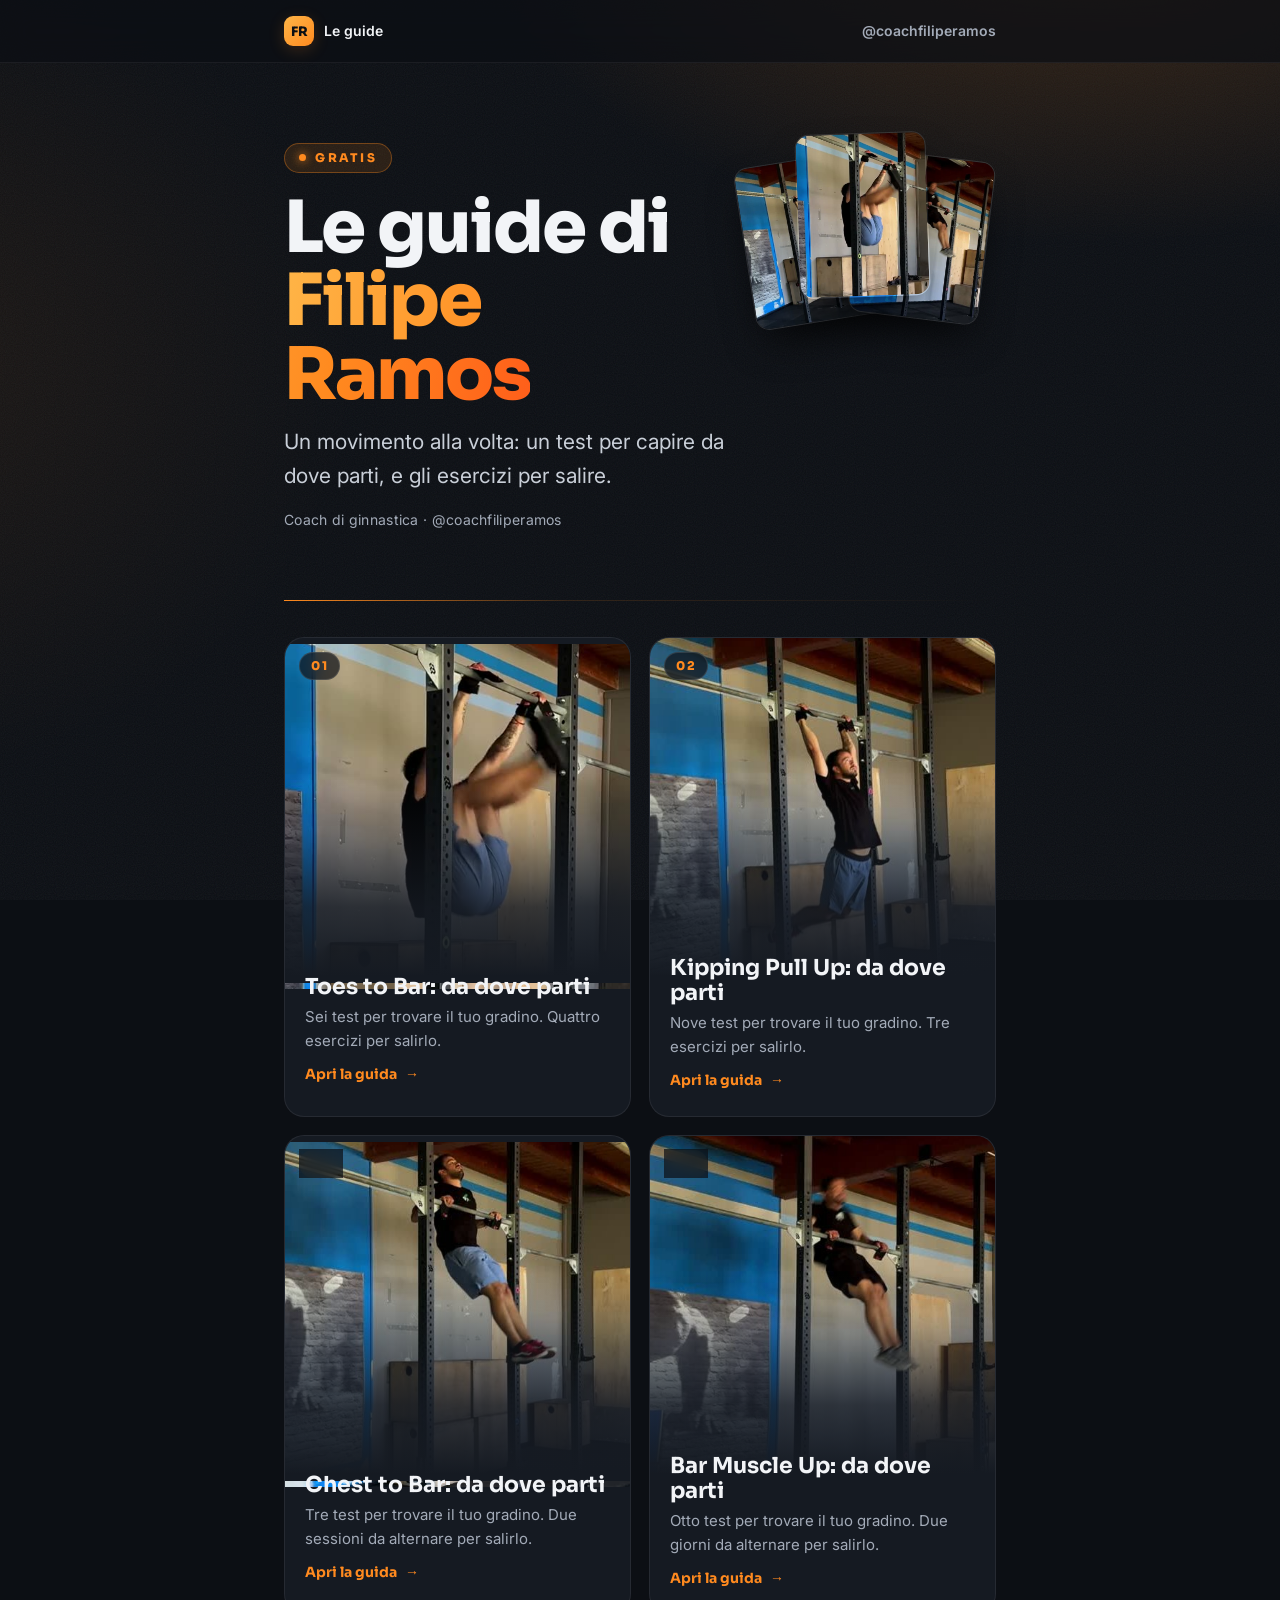
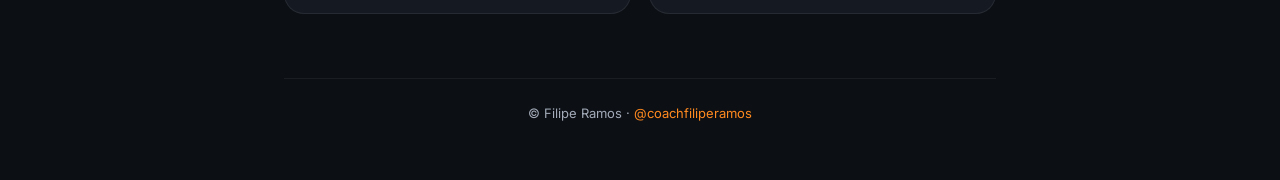
==== index.html @ 095f2ac2 "Guide: visual novo (barra, foto no topo, cartões) Só o ecrã muda; o CSS novo está todo em @media scr" ====
<!doctype html>
<html lang="it">
<head>
<meta charset="utf-8">
<meta name="viewport" content="width=device-width, initial-scale=1">
<title>Le guide di Filipe Ramos</title>
<meta name="description" content="Guide gratuite di ginnastica alla sbarra di Filipe Ramos: test per trovare il tuo punto di partenza ed esercizi per salire.">
<link rel="preconnect" href="https://fonts.googleapis.com">
<link rel="preconnect" href="https://fonts.gstatic.com" crossorigin>
<link href="https://fonts.googleapis.com/css2?family=Sora:wght@700;800&family=Inter:wght@400;600;700&display=swap" rel="stylesheet">
<link rel="stylesheet" href="stile.css">
</head>
<body>
<main class="guida">
<nav class="barra solo-web"><a class="marchio" href="./"><b>FR</b> Le guide</a><a class="ig" href="https://www.instagram.com/coachfiliperamos/">@coachfiliperamos</a></nav>
<header class="testa">
  <div class="ventaglio solo-web"><img src="kipping-pull-up/img/kipping-pull-ups.jpg" alt=""><img src="toes-to-bar/img/kipping-toes-to-bar.jpg" alt=""><img src="kipping-bar-muscle-up/img/kipping-bar-muscle-ups.jpg" alt=""></div>
  <p class="etichetta">Gratis</p>
  <h1>Le guide di<br><span>Filipe Ramos</span></h1>
  <p class="sotto">Un movimento alla volta: un test per capire da dove parti, e gli esercizi per salire.</p>
  <p class="autore">Coach di ginnastica · @coachfiliperamos</p>
</header>

<div class="elenco">
  <a class="carta" href="toes-to-bar/">
    <span class="numero solo-web">01</span>
    <img src="toes-to-bar/img/kipping-toes-to-bar.jpg" alt="Kipping Toes to Bar">
    <div><h3>Toes to Bar: da dove parti</h3><p>Sei test per trovare il tuo gradino. Quattro esercizi per salirlo.</p><span class="vai solo-web">Apri la guida</span></div>
  </a>
  <a class="carta" href="kipping-pull-up/">
    <span class="numero solo-web">02</span>
    <img src="kipping-pull-up/img/kipping-pull-ups.jpg" alt="Kipping Pull Up">
    <div><h3>Kipping Pull Up: da dove parti</h3><p>Nove test per trovare il tuo gradino. Tre esercizi per salirlo.</p><span class="vai solo-web">Apri la guida</span></div>
  </a>
  <a class="carta" href="kipping-chest-to-bar/">
    <span class="numero solo-web">03</span>
    <img src="kipping-chest-to-bar/img/kipping-chest-to-bar.jpg" alt="Kipping Chest to Bar">
    <div><h3>Chest to Bar: da dove parti</h3><p>Tre test per trovare il tuo gradino. Due sessioni da alternare per salirlo.</p><span class="vai solo-web">Apri la guida</span></div>
  </a>
  <a class="carta" href="kipping-bar-muscle-up/">
    <span class="numero solo-web">04</span>
    <img src="kipping-bar-muscle-up/img/kipping-bar-muscle-ups.jpg" alt="Kipping Bar Muscle Up">
    <div><h3>Bar Muscle Up: da dove parti</h3><p>Otto test per trovare il tuo gradino. Due giorni da alternare per salirlo.</p><span class="vai solo-web">Apri la guida</span></div>
  </a>
</div>

<footer>© Filipe Ramos · <a href="https://www.instagram.com/coachfiliperamos/">@coachfiliperamos</a></footer>
</main>
</body>
</html>
---- stile.css ----
:root {
  --fundo: #0c0f14;
  --carta: #151a22;
  --linha: #262d38;
  --testo: #f2f4f7;
  --tenue: #a3abb8;
  --arancio: #FF8A1F;
}
* { box-sizing: border-box; }
html { -webkit-text-size-adjust: 100%; }
body { margin: 0; background: var(--fundo); color: var(--testo); font: 400 17px/1.6 'Inter', system-ui, sans-serif; }
.guida { max-width: 720px; margin: 0 auto; padding: 32px 16px 48px; }
h1, h2, h3 { font-family: 'Sora', 'Inter', sans-serif; line-height: 1.15; margin: 0; }
h1 { font-weight: 800; font-size: clamp(36px, 9vw, 56px); letter-spacing: -1px; }
h2 { font-weight: 800; font-size: 26px; margin: 48px 0 12px; color: var(--arancio); }
h3 { font-weight: 700; font-size: 18px; }
p { margin: 0 0 14px; }
a { color: var(--arancio); }
b { font-weight: 700; }

.testa { padding: 8px 0 24px; border-bottom: 1px solid var(--linha); }
.etichetta { display: inline-block; background: var(--arancio); color: var(--fundo); font: 800 13px/1 'Sora', sans-serif;
  letter-spacing: 2px; text-transform: uppercase; padding: 7px 10px; border-radius: 6px; margin-bottom: 18px; }
.sotto { font-size: 20px; color: var(--tenue); margin-top: 14px; }
.autore { font-size: 14px; color: var(--tenue); }
.bottone { display: inline-block; margin-top: 10px; background: var(--arancio); color: var(--fundo); text-decoration: none;
  font: 800 16px/1 'Sora', sans-serif; padding: 16px 22px; border-radius: 12px; }
.apertura { font-size: 20px; font-weight: 600; margin-top: 28px; }

.scala { list-style: none; padding: 0; margin: 20px 0 0; display: grid; gap: 12px; }
.scala li { display: grid; grid-template-columns: 110px 1fr; gap: 14px; align-items: center; background: var(--carta);
  border: 1px solid var(--linha); border-radius: 14px; overflow: hidden; break-inside: avoid; }
.scala img { width: 110px; height: 138px; object-fit: cover; display: block; }
.scala li div { padding: 10px 14px 10px 0; }
.scala p { margin: 6px 0 0; font-size: 15px; color: var(--tenue); }
.scala p b { color: var(--testo); }
.n { display: inline-flex; width: 30px; height: 30px; border-radius: 15px; background: var(--arancio); color: var(--fundo);
  font: 800 15px/30px 'Sora', sans-serif; justify-content: center; margin-bottom: 6px; }
.nota { margin-top: 16px; color: var(--tenue); }

.fasi { display: grid; gap: 14px; margin-top: 18px; }
.fase { background: var(--carta); border: 1px solid var(--linha); border-radius: 14px; padding: 16px; break-inside: avoid; }
.fase h3 span { display: block; color: var(--arancio); font-size: 13px; letter-spacing: 2px; text-transform: uppercase; margin-bottom: 4px; }
.foto-fase { display: none; }
table { width: 100%; border-collapse: collapse; margin-top: 12px; font-size: 15px; }
th { text-align: left; color: var(--tenue); font-weight: 600; font-size: 12px; text-transform: uppercase; letter-spacing: 1px;
  padding: 0 0 6px; border-bottom: 1px solid var(--linha); }
td { padding: 9px 0; border-bottom: 1px solid var(--linha); vertical-align: top; }
td:nth-child(2), td:nth-child(3), th:nth-child(2), th:nth-child(3) { width: 74px; text-align: right; white-space: nowrap; padding-left: 10px; }
td:nth-child(3), th:nth-child(3) { width: 92px; }
tr:last-child td { border-bottom: 0; }
td small { color: var(--tenue); font-size: 0.85em; }

.chiusura { margin-top: 8px; }
footer { margin-top: 48px; padding-top: 16px; border-top: 1px solid var(--linha); color: var(--tenue); font-size: 13px; }

/* indice */
.elenco { display: grid; gap: 14px; margin-top: 24px; }
.carta { display: grid; grid-template-columns: 96px 1fr; gap: 14px; align-items: center; background: var(--carta); border: 1px solid var(--linha);
  border-radius: 14px; overflow: hidden; color: var(--testo); text-decoration: none; }
.carta img { width: 96px; height: 120px; object-fit: cover; display: block; }
.carta div { padding: 12px 14px 12px 0; }
.carta p { margin: 6px 0 0; color: var(--tenue); font-size: 15px; }

/* schermo: solo il sito; il PDF usa le regole di sopra e quelle di stampa */
@media screen {
  :root { --arancio-2: #FFB547; --vetro: rgba(255,255,255,0.035); --bagliore: rgba(255,138,31,0.18); }
  html { scroll-behavior: smooth; }
  body {
    background:
      radial-gradient(900px 520px at 85% -120px, rgba(255,138,31,0.22), transparent 70%),
      radial-gradient(700px 600px at -10% 40%, rgba(255,138,31,0.07), transparent 70%),
      var(--fundo);
    background-attachment: fixed;
  }
  html, body { overflow-x: clip; }
  body::before { content: ""; position: fixed; inset: 0; pointer-events: none; z-index: 0; opacity: .06;
    background-image: url("data:image/svg+xml,%3Csvg xmlns='http://www.w3.org/2000/svg' width='160' height='160'%3E%3Cfilter id='g'%3E%3CfeTurbulence type='fractalNoise' baseFrequency='.9' numOctaves='2' stitchTiles='stitch'/%3E%3C/filter%3E%3Crect width='100%25' height='100%25' filter='url(%23g)'/%3E%3C/svg%3E"); }
  ::selection { background: var(--arancio); color: var(--fundo); }
  .guida { position: relative; z-index: 1; max-width: 760px; padding-top: 0; }

  /* barra in alto */
  .barra { position: sticky; top: 0; z-index: 5; display: flex; justify-content: space-between; align-items: center;
    margin: 0 calc(50% - 50vw); padding: 14px calc(50vw - 50%); background: rgba(12,15,20,0.72); backdrop-filter: blur(14px);
    -webkit-backdrop-filter: blur(14px); border-bottom: 1px solid rgba(255,255,255,0.06); }
  .barra a { color: var(--testo); text-decoration: none; font: 600 14px/1 'Inter', sans-serif; }
  .marchio { display: inline-flex; align-items: center; gap: 10px; }
  .marchio b { display: inline-grid; place-items: center; width: 30px; height: 30px; border-radius: 9px; font: 800 13px/1 'Sora', sans-serif;
    color: var(--fundo); background: linear-gradient(135deg, var(--arancio-2), var(--arancio)); box-shadow: 0 4px 16px var(--bagliore); }
  .barra .ig { color: var(--tenue); transition: color .2s; }
  .barra .ig:hover { color: var(--arancio); }

  /* testata con foto */
  .testa { position: relative; padding: 56px 0 40px; border-bottom: 0; isolation: isolate; }
  .testa::after { content: ""; position: absolute; left: 0; right: 0; bottom: 0; height: 1px;
    background: linear-gradient(90deg, var(--arancio), rgba(255,138,31,0.15) 40%, transparent); }
  .testa > :not(.testa-foto):not(.ventaglio) { position: relative; z-index: 1; }
  .testa-foto { position: absolute; z-index: 0; top: 24px; right: -16px; width: 62%; max-width: 340px; aspect-ratio: 4 / 5;
    object-fit: cover; opacity: .7; filter: saturate(1.1) contrast(1.05);
    -webkit-mask-image: linear-gradient(to left, #000 35%, transparent), linear-gradient(to top, transparent, #000 40%);
    -webkit-mask-composite: source-in; mask-image: linear-gradient(to left, #000 35%, transparent), linear-gradient(to top, transparent, #000 40%);
    mask-composite: intersect; }
  h1 { font-size: clamp(42px, 11vw, 72px); letter-spacing: -2px; line-height: 1.02; text-wrap: balance; }
  h1 span { background: linear-gradient(100deg, var(--arancio-2), var(--arancio) 55%, #ff5e1a);
    -webkit-background-clip: text; background-clip: text; color: transparent; }
  .etichetta { background: rgba(255,138,31,0.12); color: var(--arancio); border: 1px solid rgba(255,138,31,0.35);
    border-radius: 999px; padding: 8px 14px; font-size: 12px; letter-spacing: 2.5px; }
  .etichetta::before { content: ""; display: inline-block; width: 7px; height: 7px; border-radius: 50%; background: var(--arancio);
    margin-right: 9px; vertical-align: 1px; box-shadow: 0 0 10px var(--arancio); animation: battito 2s ease-in-out infinite; }
  .sotto { font-size: clamp(18px, 4.6vw, 21px); color: #c9cfd8; max-width: 30ch; }
  .autore { margin-top: 16px; letter-spacing: .3px; }

  .bottone { position: relative; display: inline-flex; align-items: center; gap: 10px; margin-top: 22px; padding: 17px 24px;
    background: linear-gradient(135deg, var(--arancio-2), var(--arancio) 60%); border-radius: 14px;
    box-shadow: 0 10px 30px -8px rgba(255,138,31,0.6), inset 0 1px 0 rgba(255,255,255,0.35);
    transition: transform .2s ease, box-shadow .2s ease; }
  .bottone::after { content: "→"; font-size: 18px; transition: transform .2s ease; }
  .bottone[download]::after { content: "↓"; }
  .bottone:hover { transform: translateY(-2px); box-shadow: 0 16px 40px -8px rgba(255,138,31,0.75), inset 0 1px 0 rgba(255,255,255,0.35); }
  .bottone:hover::after { transform: translateX(3px); }
  .bottone[download]:hover::after { transform: translateY(2px); }

  /* testo */
  .apertura { font-size: clamp(20px, 5vw, 24px); line-height: 1.45; margin-top: 40px; padding-left: 20px;
    border-left: 3px solid var(--arancio); color: var(--testo); }
  section > p:not(.apertura):not(.nota) { color: #c9cfd8; }
  h2 { position: relative; margin-top: 72px; padding-top: 22px; font-size: clamp(26px, 6.4vw, 34px); letter-spacing: -.5px;
    color: var(--testo); }
  h2::before { content: ""; position: absolute; top: 0; left: 0; width: 44px; height: 4px; border-radius: 4px;
    background: linear-gradient(90deg, var(--arancio-2), var(--arancio)); box-shadow: 0 0 16px var(--bagliore); }

  /* la scala dei test */
  .scala { position: relative; gap: 14px; margin-top: 28px; }
  .scala li { position: relative; grid-template-columns: 100px 1fr; gap: 16px;
    background: linear-gradient(135deg, rgba(255,255,255,0.05), rgba(255,255,255,0.015)), var(--carta);
    border: 1px solid rgba(255,255,255,0.07); border-radius: 18px;
    transition: transform .25s ease, border-color .25s ease, box-shadow .25s ease; }
  .scala li:hover { transform: translateY(-3px); border-color: rgba(255,138,31,0.45); box-shadow: 0 18px 40px -18px rgba(255,138,31,0.45); }
  .scala img { width: 100px; height: 100%; min-height: 130px; transition: transform .5s ease; }
  .scala li:hover img { transform: scale(1.06); }
  .scala li div { padding: 14px 16px 14px 0; }
  .scala h3 { font-size: 18px; }
  .n { width: auto; height: auto; padding: 0; background: none; border-radius: 0; font: 800 13px/1 'Sora', sans-serif;
    letter-spacing: 2px; color: var(--arancio); margin-bottom: 8px; }
  .n::before { content: "TEST\00a0"; }
  .nota { margin-top: 22px; padding: 16px 18px; border-radius: 14px; background: rgba(255,138,31,0.08);
    border: 1px dashed rgba(255,138,31,0.4); color: var(--testo); }

  /* fasi */
  .fasi { gap: 16px; margin-top: 26px; }
  .fase { position: relative; overflow: hidden; padding: 20px; border-radius: 18px; border: 1px solid rgba(255,255,255,0.07);
    background: linear-gradient(160deg, rgba(255,138,31,0.07), transparent 45%), var(--carta);
    transition: border-color .25s ease, transform .25s ease; }
  .fase::before { content: ""; position: absolute; inset: 0 0 auto; height: 3px; background: linear-gradient(90deg, var(--arancio), transparent); }
  .fase:hover { border-color: rgba(255,138,31,0.35); transform: translateY(-2px); }
  .fase h3 { font-size: 19px; }
  .fase h3 span { display: table; margin-bottom: 10px; padding: 5px 10px; border-radius: 999px;
    background: rgba(255,138,31,0.12); font-size: 11px; }
  table { margin-top: 16px; }
  td { border-bottom-color: rgba(255,255,255,0.06); }
  td:nth-child(2) { font-family: 'Sora', sans-serif; font-weight: 700; color: var(--testo); }
  td:nth-child(3) { color: var(--tenue); }
  tr:not(:first-child):hover td { color: var(--arancio); }

  /* chiusura */
  .chiusura { position: relative; margin-top: 72px; padding: 8px 24px 28px; border-radius: 24px; overflow: hidden;
    background: radial-gradient(500px 260px at 100% 0, rgba(255,138,31,0.22), transparent 70%), var(--carta);
    border: 1px solid rgba(255,138,31,0.3); }
  .chiusura h2 { margin-top: 28px; }

  footer { margin-top: 64px; padding: 24px 0 8px; text-align: center; border-top: 1px solid rgba(255,255,255,0.06); }
  footer a { text-decoration: none; }

  /* indice */
  .ventaglio { position: absolute; z-index: 0; top: 40px; right: -8px; width: 52%; max-width: 330px; height: 260px; opacity: .55;
    -webkit-mask-image: linear-gradient(to left, #000 40%, transparent); mask-image: linear-gradient(to left, #000 40%, transparent); }
  .ventaglio img { position: absolute; top: 0; width: 46%; aspect-ratio: 4 / 5; object-fit: cover; border-radius: 14px;
    border: 1px solid rgba(255,255,255,0.12); box-shadow: 0 20px 40px -12px rgba(0,0,0,0.8); }
  .ventaglio img:nth-child(1) { right: 44%; transform: rotate(-9deg) translateY(26px); }
  .ventaglio img:nth-child(2) { right: 24%; transform: rotate(-2deg); z-index: 1; }
  .ventaglio img:nth-child(3) { right: 2%; transform: rotate(7deg) translateY(22px); }

  .elenco { grid-template-columns: 1fr; gap: 18px; margin-top: 36px; }
  .carta { position: relative; grid-template-columns: 1fr; gap: 0; border-radius: 20px; border: 1px solid rgba(255,255,255,0.07);
    background: var(--carta);
    transition: transform .3s ease, border-color .3s ease, box-shadow .3s ease; }
  .carta img { width: 100%; height: auto; aspect-ratio: 16 / 10; object-position: 50% 30%; transition: transform .6s ease; }
  .carta::after { content: ""; position: absolute; left: 0; right: 0; top: 0; aspect-ratio: 16 / 10;
    background: linear-gradient(to top, var(--carta) 2%, rgba(21,26,34,0.85) 22%, transparent 60%); pointer-events: none; }
  .carta div { position: relative; z-index: 1; padding: 0 20px 22px; margin-top: -28px; }
  .carta h3 { font-size: 22px; }
  .numero { position: absolute; z-index: 2; top: 14px; left: 14px; padding: 7px 11px; border-radius: 999px;
    background: rgba(12,15,20,0.7); backdrop-filter: blur(8px); -webkit-backdrop-filter: blur(8px);
    border: 1px solid rgba(255,255,255,0.12); font: 800 12px/1 'Sora', sans-serif; letter-spacing: 1.5px; color: var(--arancio); }
  .vai { display: inline-flex; align-items: center; gap: 8px; margin-top: 14px; font: 700 14px/1 'Sora', sans-serif; color: var(--arancio); }
  .vai::after { content: "→"; transition: transform .2s ease; }
  .carta:hover { transform: translateY(-4px); border-color: rgba(255,138,31,0.45); box-shadow: 0 24px 50px -20px rgba(255,138,31,0.5); }
  .carta:hover img { transform: scale(1.05); }
  .carta:hover .vai::after { transform: translateX(4px); }
  .carta:focus-visible, .bottone:focus-visible, .barra a:focus-visible { outline: 2px solid var(--arancio); outline-offset: 3px; }

  @media (min-width: 680px) {
    .guida { padding-left: 24px; padding-right: 24px; }
    .barra { padding-top: 16px; padding-bottom: 16px; }
    .testa { padding: 80px 0 56px; }
    .testa > :not(.testa-foto):not(.ventaglio) { max-width: 62%; }
    .testa .sotto { max-width: 26ch; }
    .testa-foto { top: 56px; right: 0; width: 34%; opacity: 1; border-radius: 22px; transform: rotate(3deg);
      -webkit-mask-image: none; mask-image: none; border: 1px solid rgba(255,255,255,0.12);
      box-shadow: 0 30px 60px -20px rgba(0,0,0,0.9), 0 0 0 8px rgba(255,138,31,0.06), 0 0 80px -10px var(--bagliore); }
    .ventaglio { top: 70px; right: 0; width: 40%; height: 300px; opacity: 1; -webkit-mask-image: none; mask-image: none; }
    .elenco { grid-template-columns: 1fr 1fr; }
    .carta img, .carta::after { aspect-ratio: 4 / 4; }
    .scala li { grid-template-columns: 140px 1fr; }
    .scala img { width: 140px; min-height: 175px; }
  }

  @media (prefers-reduced-motion: no-preference) {
    /* il testo della testata non si anima: deve essere leggibile subito, anche se l'animazione non parte */
    .testa-foto, .ventaglio { animation: appare 1.2s ease both; }
    @supports (animation-timeline: view()) {
      .scala li, .fase, .carta, .chiusura, .nota { animation: sale linear both; animation-timeline: view(); animation-range: entry 0% entry 40%; }
    }
  }
  @media (prefers-reduced-motion: reduce) { .etichetta::before { animation: none; } }
}
/* translate e non transform: così l'hover (che usa transform) continua a funzionare */
@keyframes sale { from { opacity: 0; translate: 0 24px; } to { opacity: 1; translate: 0 0; } }
@keyframes appare { from { opacity: 0; } }
@keyframes battito { 50% { opacity: .35; } }

@page { size: A4; margin: 0; }
@media print {
  html, body { background: var(--fundo); -webkit-print-color-adjust: exact; print-color-adjust: exact; }
  body { font-size: 12px; line-height: 1.5; }
  .guida { max-width: none; padding: 12mm 13mm 0; }
  .solo-web, footer { display: none; }
  .testa { padding: 0 0 12px; }
  .etichetta { margin-bottom: 10px; font-size: 10px; }
  h1 { font-size: 38px; }
  h2 { margin: 18px 0 8px; font-size: 19px; }
  h3 { font-size: 14px; }
  .sotto { font-size: 14px; margin-top: 8px; }
  .autore { font-size: 11px; margin: 0; }
  .apertura { font-size: 14px; margin-top: 14px; }
  p { margin-bottom: 8px; }
  .scala { grid-template-columns: 1fr 1fr; gap: 8px; margin-top: 10px; }
  .scala li { grid-template-columns: 76px 1fr; gap: 10px; }
  .scala img { width: 76px; height: 98px; }
  .scala p { font-size: 11px; }
  .scala.tre { grid-template-columns: 1fr 1fr 1fr; }
  .scala.tre li { grid-template-columns: 64px 1fr; gap: 8px; }
  .scala.tre img { width: 64px; height: 92px; }
  .scala.tre h3 { font-size: 12px; }
  .scala.tre p { font-size: 10px; }
  .n { width: 22px; height: 22px; font-size: 12px; line-height: 22px; margin-bottom: 3px; }
  .nota { margin-top: 10px; }
  .pagina-nuova { break-before: page; padding-top: 12mm; }
  .pagina-nuova h2 { margin-top: 0; }
  .fasi { grid-template-columns: 1fr 1fr; gap: 8px; margin-top: 10px; }
  .fasi.tre { grid-template-columns: 1fr 1fr 1fr; }
  .fasi.tre table { font-size: 10px; }
  .fasi.tre th { font-size: 8px; letter-spacing: 0.5px; }
  .fasi.tre td:nth-child(2), .fasi.tre th:nth-child(2) { width: 50px; }
  .fasi.tre td:nth-child(3), .fasi.tre th:nth-child(3) { width: 46px; }
  .fase { padding: 10px 12px; }
  .fase h3 span { font-size: 10px; }
  table { font-size: 11px; margin-top: 6px; }
  th { font-size: 9px; }
  td { padding: 5px 0; }
  td:nth-child(2), th:nth-child(2) { width: 54px; }
  td:nth-child(3), th:nth-child(3) { width: 62px; }
  .chiusura { break-inside: avoid; margin-top: 0; }
  .chiusura h2 { margin-top: 16px; }
}
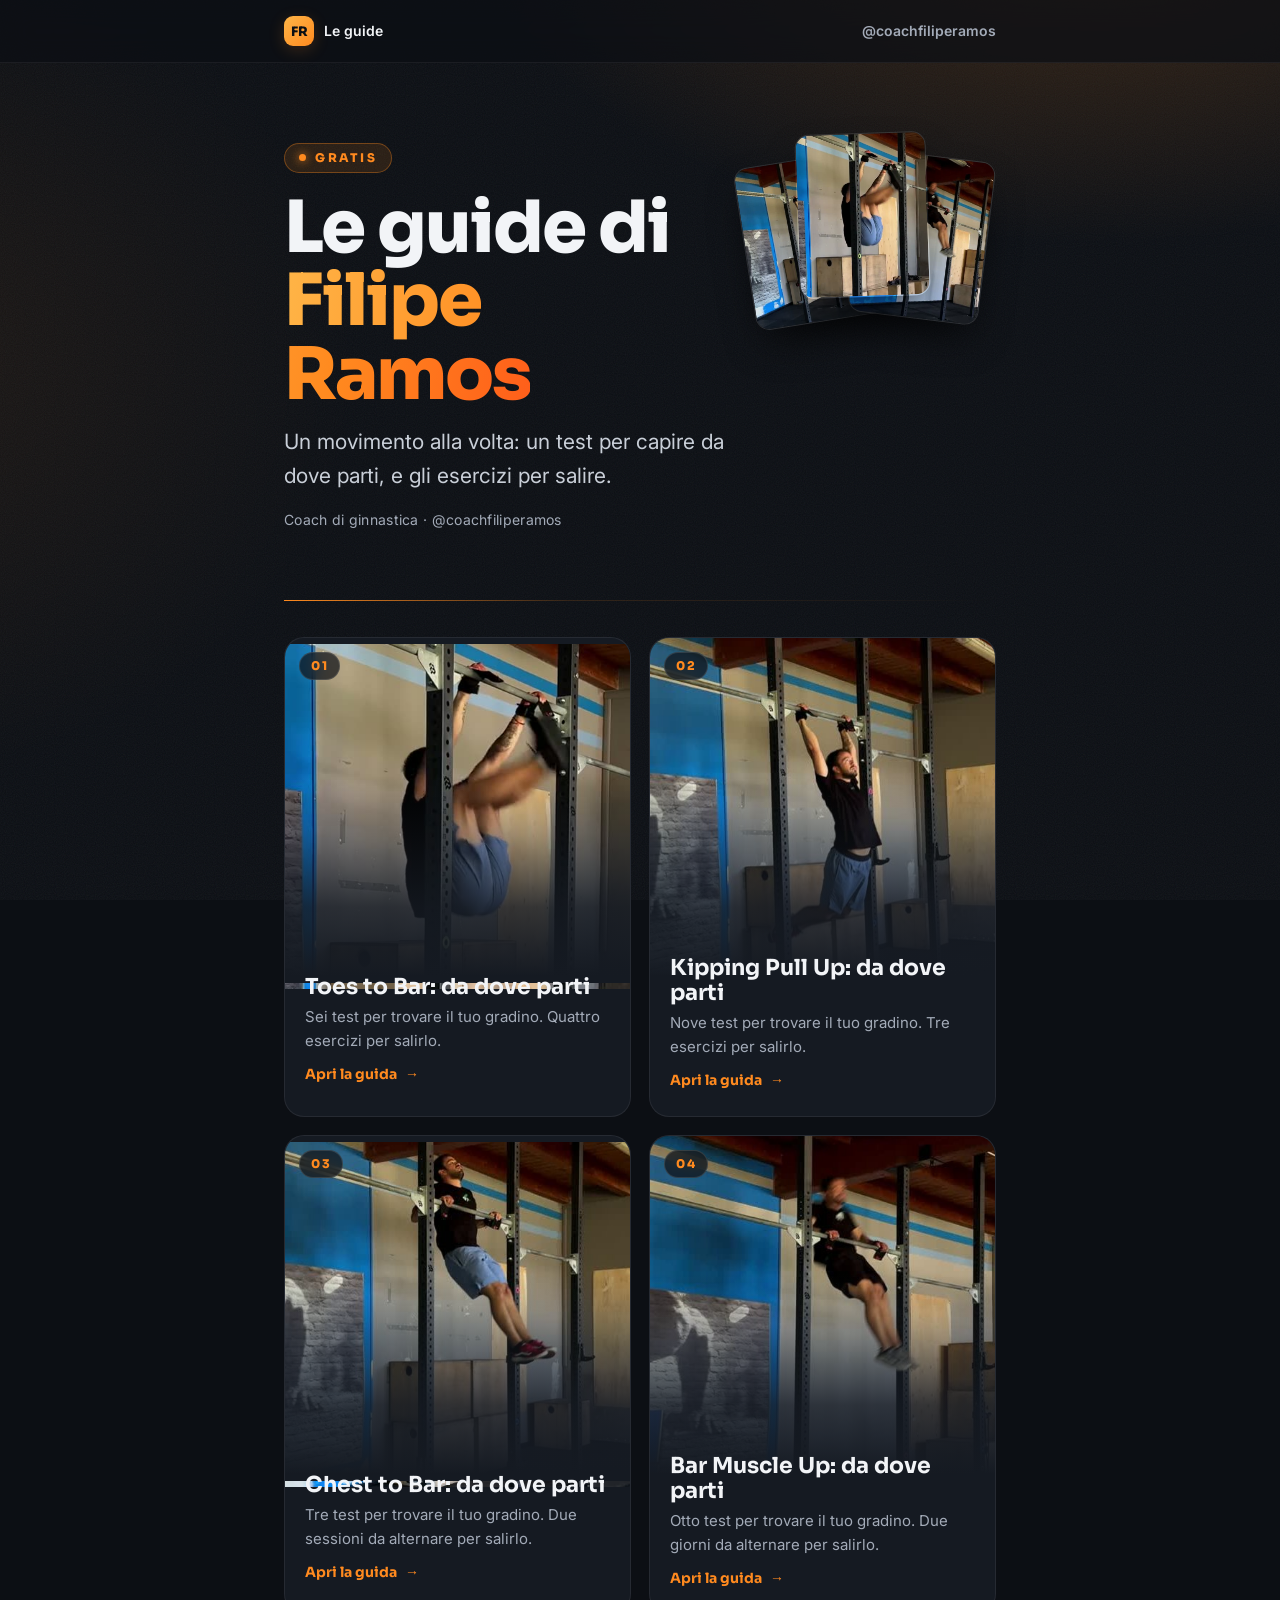
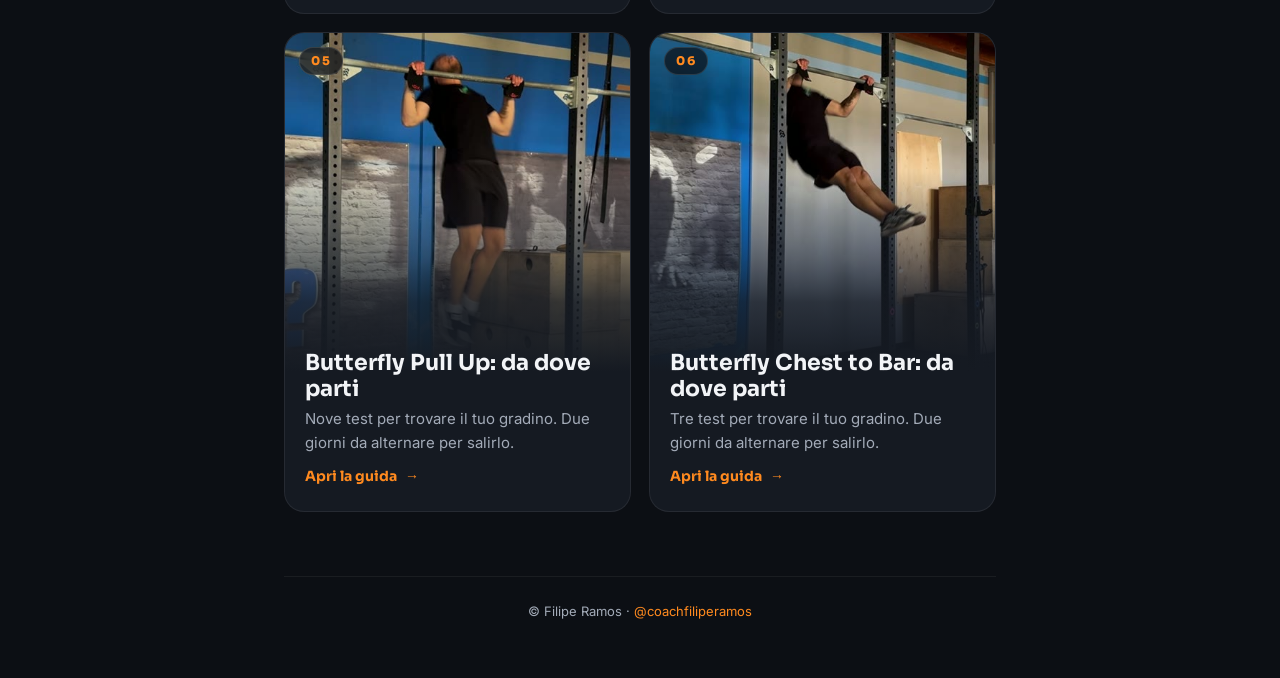
==== commit 926d88e2: "Guide gratuite: Butterfly Pull Up e Butterfly Chest to Bar Co-Authored-By: Claude Opus 5.5 <noreply@" ====
--- a/index.html
+++ b/index.html
@@ -42,6 +42,16 @@
     <img src="kipping-bar-muscle-up/img/kipping-bar-muscle-ups.jpg" alt="Kipping Bar Muscle Up">
     <div><h3>Bar Muscle Up: da dove parti</h3><p>Otto test per trovare il tuo gradino. Due giorni da alternare per salirlo.</p><span class="vai solo-web">Apri la guida</span></div>
   </a>
+  <a class="carta" href="butterfly-pull-up/">
+    <span class="numero solo-web">05</span>
+    <img src="butterfly-pull-up/img/butterfly-pull-ups.jpg" alt="Butterfly Pull Up" style="object-position: 50% 0">
+    <div><h3>Butterfly Pull Up: da dove parti</h3><p>Nove test per trovare il tuo gradino. Due giorni da alternare per salirlo.</p><span class="vai solo-web">Apri la guida</span></div>
+  </a>
+  <a class="carta" href="butterfly-chest-to-bar/">
+    <span class="numero solo-web">06</span>
+    <img src="butterfly-chest-to-bar/img/butterfly-chest-to-bar.jpg" alt="Butterfly Chest to Bar">
+    <div><h3>Butterfly Chest to Bar: da dove parti</h3><p>Tre test per trovare il tuo gradino. Due giorni da alternare per salirlo.</p><span class="vai solo-web">Apri la guida</span></div>
+  </a>
 </div>
 
 <footer>© Filipe Ramos · <a href="https://www.instagram.com/coachfiliperamos/">@coachfiliperamos</a></footer>
--- a/stile.css
+++ b/stile.css
@@ -49,6 +49,7 @@
 td:nth-child(2), td:nth-child(3), th:nth-child(2), th:nth-child(3) { width: 74px; text-align: right; white-space: nowrap; padding-left: 10px; }
 td:nth-child(3), th:nth-child(3) { width: 92px; }
 tr:last-child td { border-bottom: 0; }
+tr.giorno th { padding-top: 16px; }
 td small { color: var(--tenue); font-size: 0.85em; }
 
 .chiusura { margin-top: 8px; }
@@ -267,6 +268,18 @@
   .fase h3 span { font-size: 10px; }
   table { font-size: 11px; margin-top: 6px; }
   th { font-size: 9px; }
+  tr.giorno th { padding-top: 8px; }
+  /* nove gradini con due giorni ciascuno: devono stare in una pagina */
+  .fasi.compatta { gap: 6px; }
+  .fasi.compatta .fase { padding: 7px 9px; }
+  .fasi.compatta h3 { font-size: 12px; }
+  .fasi.compatta h3 span { margin-bottom: 1px; font-size: 9px; }
+  .fasi.compatta table { font-size: 9px; line-height: 1.3; margin-top: 3px; }
+  .fasi.compatta th { font-size: 7px; padding-bottom: 2px; }
+  .fasi.compatta tr.giorno th { padding-top: 5px; }
+  .fasi.compatta td { padding: 2.5px 0; }
+  .fasi.compatta td:nth-child(2), .fasi.compatta th:nth-child(2) { width: 46px; }
+  .fasi.compatta td:nth-child(3), .fasi.compatta th:nth-child(3) { width: 34px; }
   td { padding: 5px 0; }
   td:nth-child(2), th:nth-child(2) { width: 54px; }
   td:nth-child(3), th:nth-child(3) { width: 62px; }
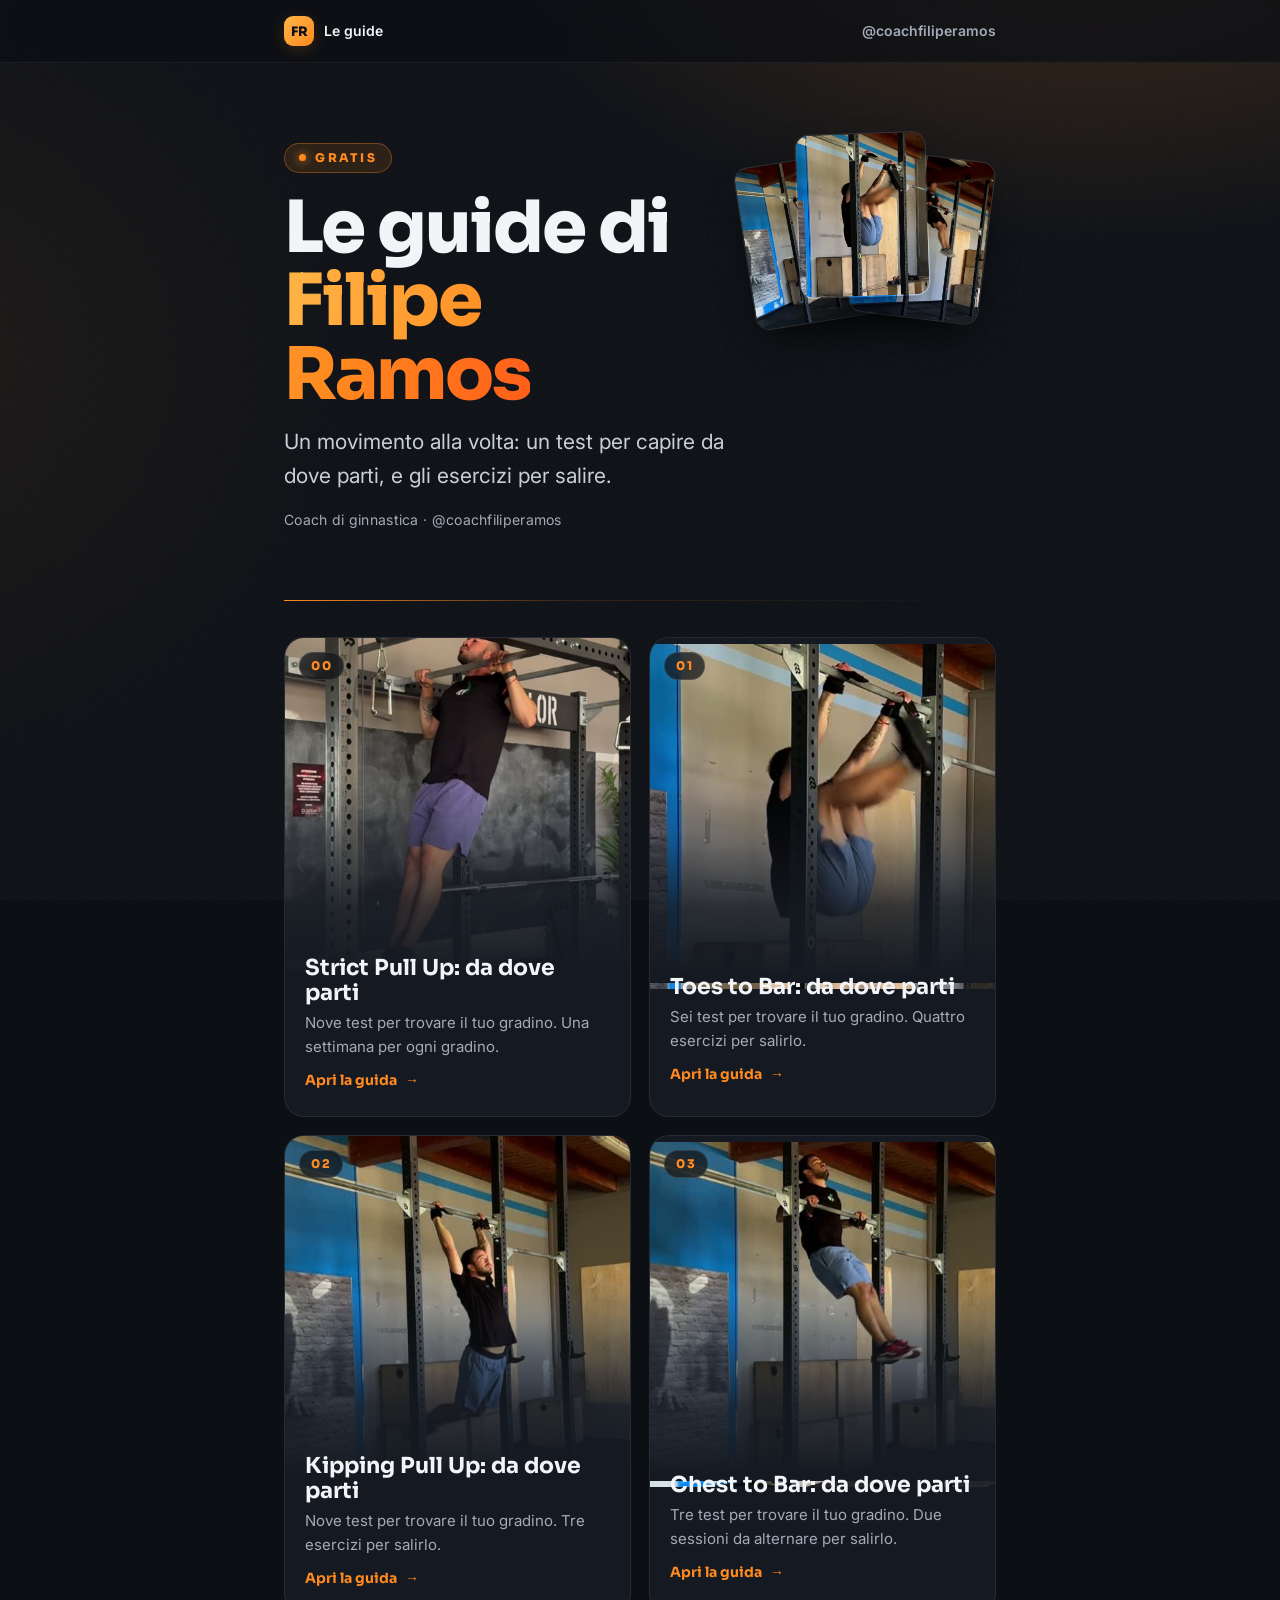
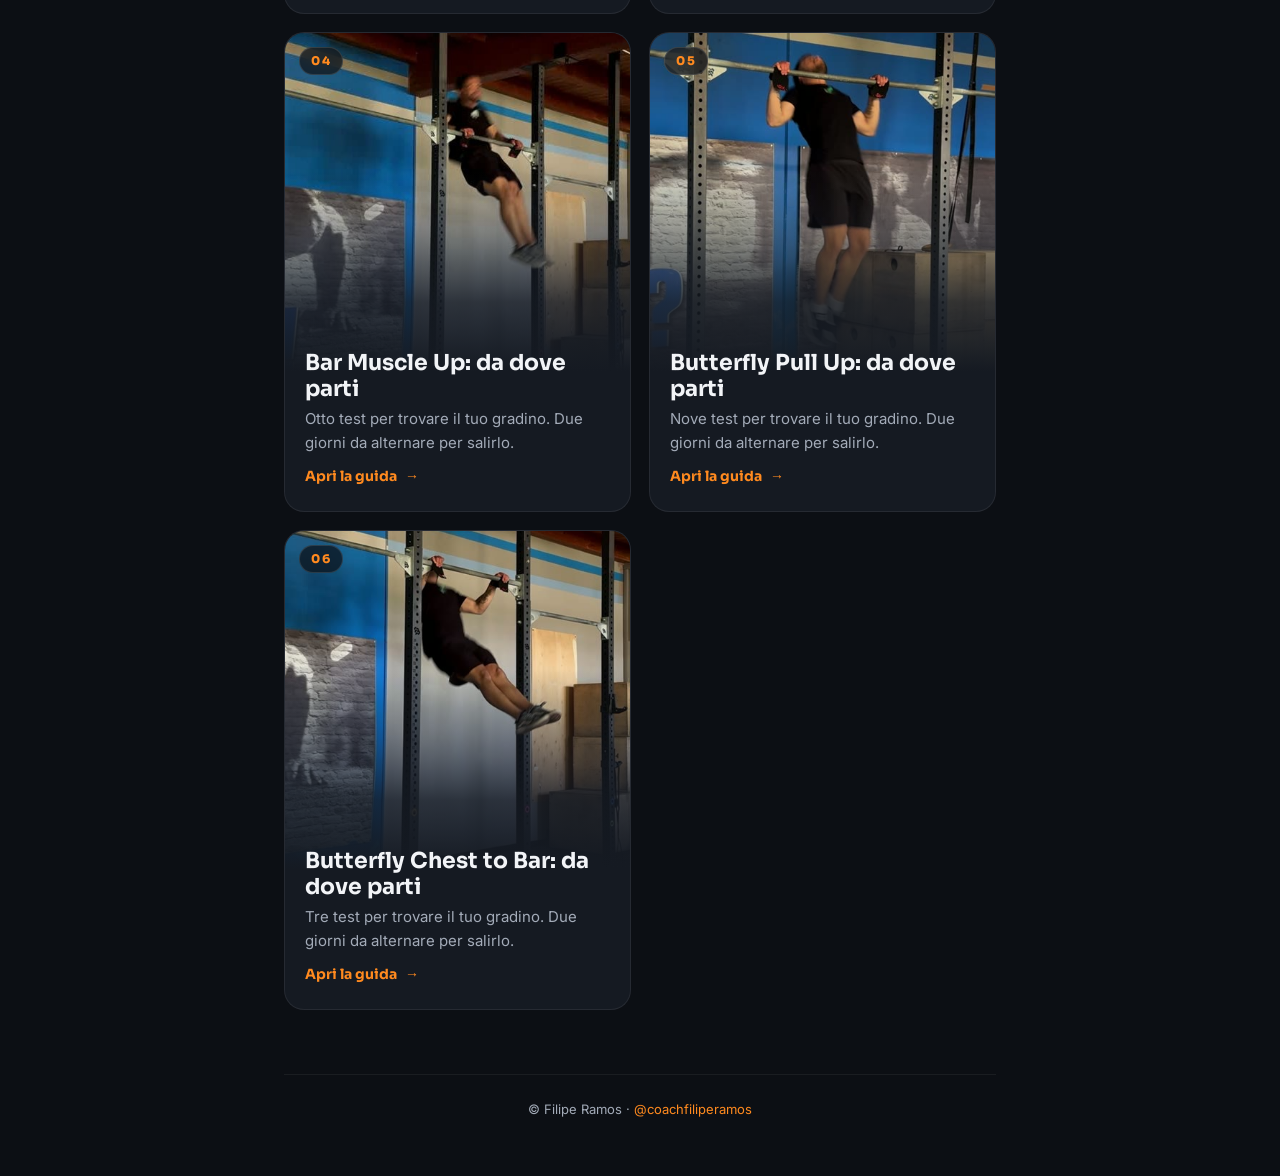
==== commit 53388fc1: "Guida gratuita: Strict Pull Up; link tra guide con l'indirizzo pubblico I PDF dei due Butterfly avev" ====
--- a/index.html
+++ b/index.html
@@ -22,6 +22,11 @@
 </header>
 
 <div class="elenco">
+  <a class="carta" href="strict-pull-up/">
+    <span class="numero solo-web">00</span>
+    <img src="strict-pull-up/img/strict-pull-up-3.jpg" alt="Strict Pull Up" style="object-position: 50% 0">
+    <div><h3>Strict Pull Up: da dove parti</h3><p>Nove test per trovare il tuo gradino. Una settimana per ogni gradino.</p><span class="vai solo-web">Apri la guida</span></div>
+  </a>
   <a class="carta" href="toes-to-bar/">
     <span class="numero solo-web">01</span>
     <img src="toes-to-bar/img/kipping-toes-to-bar.jpg" alt="Kipping Toes to Bar">
--- a/stile.css
+++ b/stile.css
@@ -50,6 +50,7 @@
 td:nth-child(3), th:nth-child(3) { width: 92px; }
 tr:last-child td { border-bottom: 0; }
 tr.giorno th { padding-top: 16px; }
+.solo-stampa { display: none; }
 td small { color: var(--tenue); font-size: 0.85em; }
 
 .chiusura { margin-top: 8px; }
@@ -280,6 +281,11 @@
   .fasi.compatta td { padding: 2.5px 0; }
   .fasi.compatta td:nth-child(2), .fasi.compatta th:nth-child(2) { width: 46px; }
   .fasi.compatta td:nth-child(3), .fasi.compatta th:nth-child(3) { width: 34px; }
+  /* il fecho che non ci sta sotto la griglia va nella cella libera accanto all'ultimo gradino */
+  .solo-stampa { display: block; }
+  .chiusura-stampa { border-color: var(--arancio); }
+  .chiusura-stampa h3 { color: var(--arancio); font-size: 14px; margin-bottom: 6px; }
+  .chiusura-stampa p { font-size: 10.5px; margin-bottom: 6px; }
   td { padding: 5px 0; }
   td:nth-child(2), th:nth-child(2) { width: 54px; }
   td:nth-child(3), th:nth-child(3) { width: 62px; }
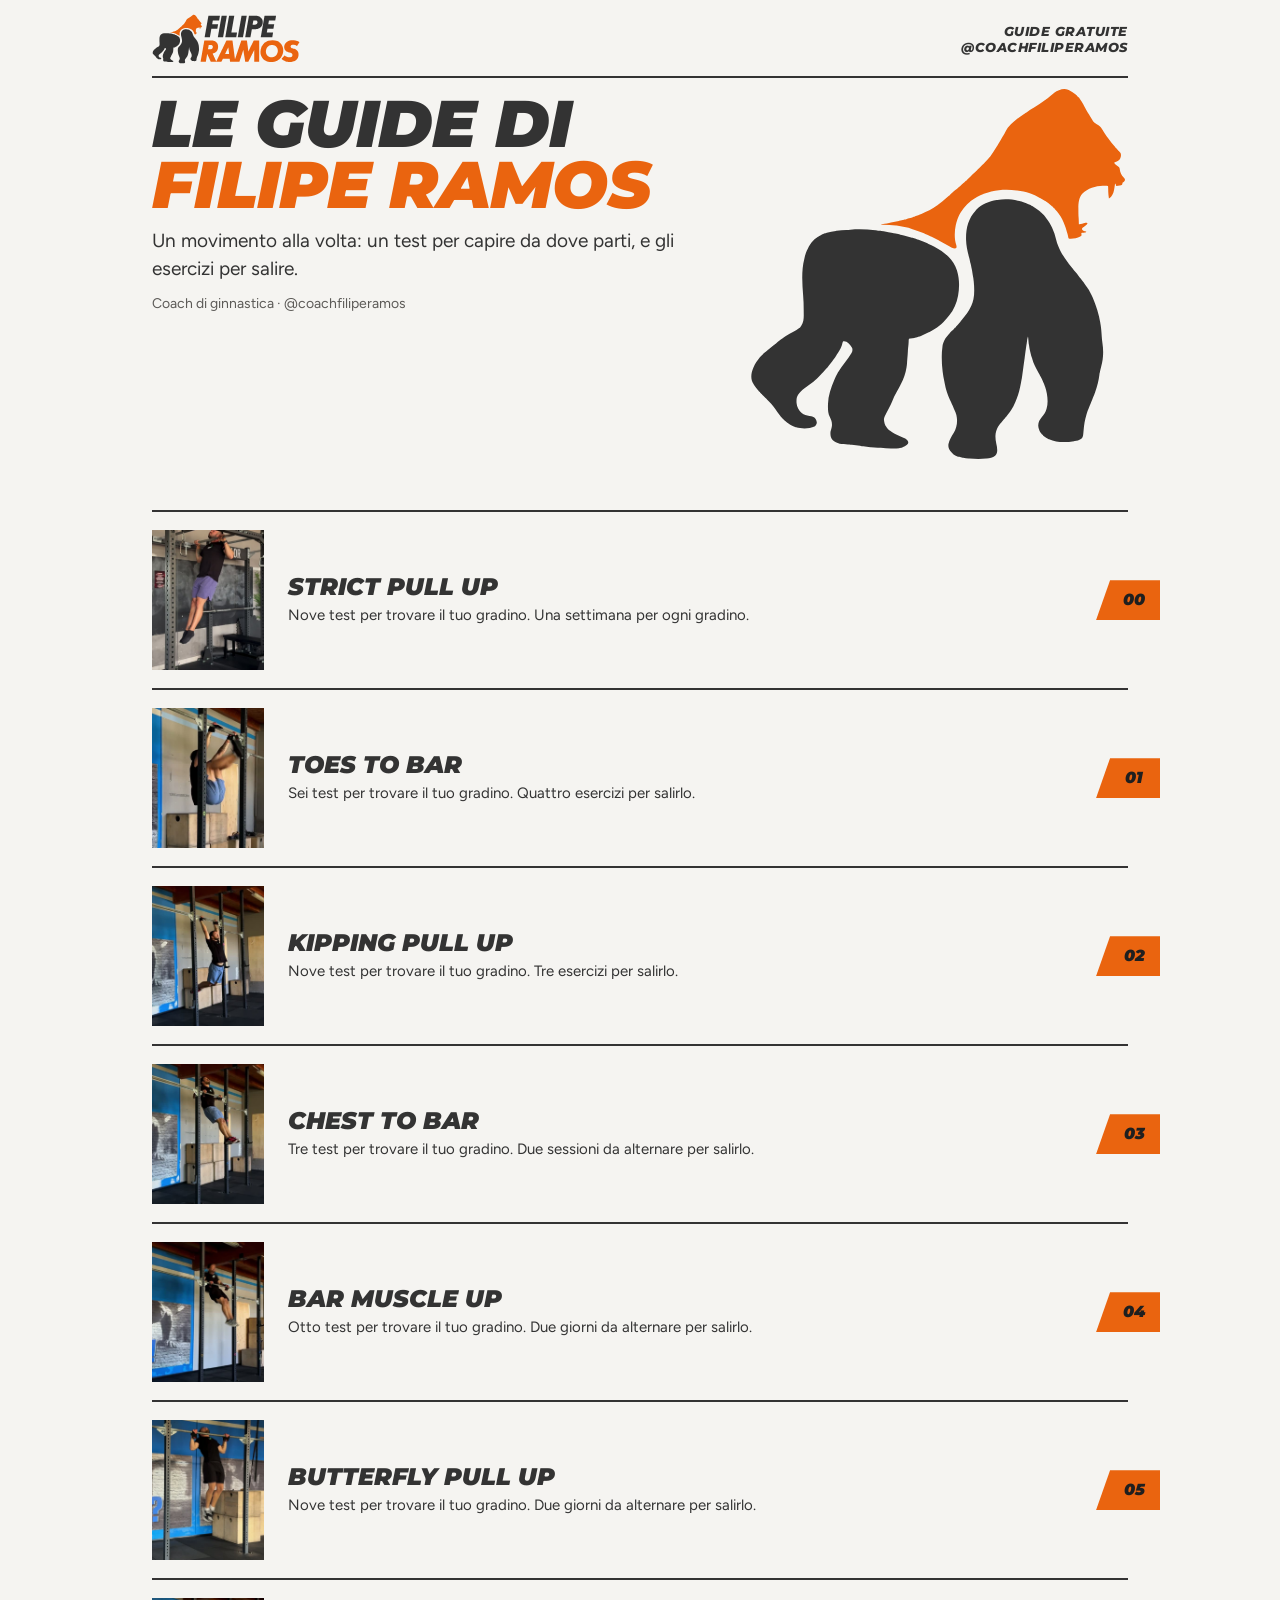
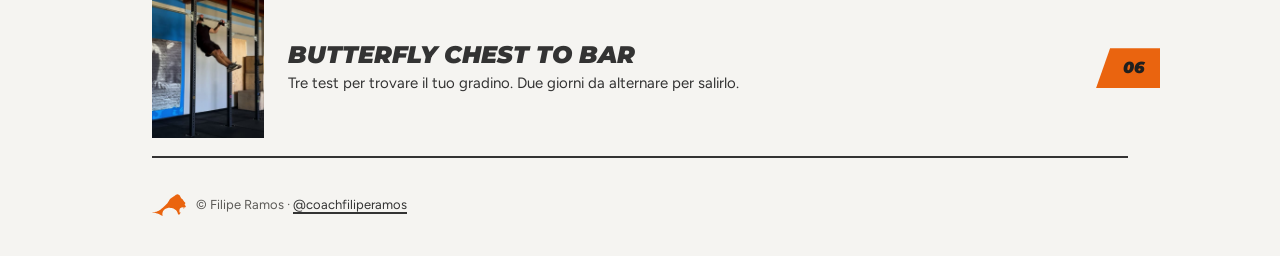
==== commit 493be36e: "Guide: nuovo visual "guida di vie" con la marca di Filipe Ramos Fondo gesso, grafite e arancio della" ====
--- a/index.html
+++ b/index.html
@@ -7,59 +7,60 @@
 <meta name="description" content="Guide gratuite di ginnastica alla sbarra di Filipe Ramos: test per trovare il tuo punto di partenza ed esercizi per salire.">
 <link rel="preconnect" href="https://fonts.googleapis.com">
 <link rel="preconnect" href="https://fonts.gstatic.com" crossorigin>
-<link href="https://fonts.googleapis.com/css2?family=Sora:wght@700;800&family=Inter:wght@400;600;700&display=swap" rel="stylesheet">
+<link href="https://fonts.googleapis.com/css2?family=Montserrat:ital,wght@1,800;1,900&family=Figtree:wght@400;600;700&display=swap" rel="stylesheet">
 <link rel="stylesheet" href="stile.css">
+<link rel="icon" href="marchio/testa.svg" type="image/svg+xml">
 </head>
 <body>
-<main class="guida">
-<nav class="barra solo-web"><a class="marchio" href="./"><b>FR</b> Le guide</a><a class="ig" href="https://www.instagram.com/coachfiliperamos/">@coachfiliperamos</a></nav>
+<main class="guida indice">
+<div class="testata"><a class="logo" href="./"><img src="marchio/logo.svg" alt="Filipe Ramos" width="171" height="58"></a><p class="testa-pagina">Guide gratuite<br>@coachfiliperamos</p></div>
+
 <header class="testa">
-  <div class="ventaglio solo-web"><img src="kipping-pull-up/img/kipping-pull-ups.jpg" alt=""><img src="toes-to-bar/img/kipping-toes-to-bar.jpg" alt=""><img src="kipping-bar-muscle-up/img/kipping-bar-muscle-ups.jpg" alt=""></div>
-  <p class="etichetta">Gratis</p>
+  <img class="gorilla-grande" src="marchio/gorilla.svg" alt="" width="360" height="356">
   <h1>Le guide di<br><span>Filipe Ramos</span></h1>
   <p class="sotto">Un movimento alla volta: un test per capire da dove parti, e gli esercizi per salire.</p>
   <p class="autore">Coach di ginnastica · @coachfiliperamos</p>
 </header>
 
-<div class="elenco">
-  <a class="carta" href="strict-pull-up/">
-    <span class="numero solo-web">00</span>
-    <img src="strict-pull-up/img/strict-pull-up-3.jpg" alt="Strict Pull Up" style="object-position: 50% 0">
-    <div><h3>Strict Pull Up: da dove parti</h3><p>Nove test per trovare il tuo gradino. Una settimana per ogni gradino.</p><span class="vai solo-web">Apri la guida</span></div>
-  </a>
-  <a class="carta" href="toes-to-bar/">
-    <span class="numero solo-web">01</span>
-    <img src="toes-to-bar/img/kipping-toes-to-bar.jpg" alt="Kipping Toes to Bar">
-    <div><h3>Toes to Bar: da dove parti</h3><p>Sei test per trovare il tuo gradino. Quattro esercizi per salirlo.</p><span class="vai solo-web">Apri la guida</span></div>
-  </a>
-  <a class="carta" href="kipping-pull-up/">
-    <span class="numero solo-web">02</span>
-    <img src="kipping-pull-up/img/kipping-pull-ups.jpg" alt="Kipping Pull Up">
-    <div><h3>Kipping Pull Up: da dove parti</h3><p>Nove test per trovare il tuo gradino. Tre esercizi per salirlo.</p><span class="vai solo-web">Apri la guida</span></div>
-  </a>
-  <a class="carta" href="kipping-chest-to-bar/">
-    <span class="numero solo-web">03</span>
-    <img src="kipping-chest-to-bar/img/kipping-chest-to-bar.jpg" alt="Kipping Chest to Bar">
-    <div><h3>Chest to Bar: da dove parti</h3><p>Tre test per trovare il tuo gradino. Due sessioni da alternare per salirlo.</p><span class="vai solo-web">Apri la guida</span></div>
-  </a>
-  <a class="carta" href="kipping-bar-muscle-up/">
-    <span class="numero solo-web">04</span>
-    <img src="kipping-bar-muscle-up/img/kipping-bar-muscle-ups.jpg" alt="Kipping Bar Muscle Up">
-    <div><h3>Bar Muscle Up: da dove parti</h3><p>Otto test per trovare il tuo gradino. Due giorni da alternare per salirlo.</p><span class="vai solo-web">Apri la guida</span></div>
-  </a>
-  <a class="carta" href="butterfly-pull-up/">
-    <span class="numero solo-web">05</span>
-    <img src="butterfly-pull-up/img/butterfly-pull-ups.jpg" alt="Butterfly Pull Up" style="object-position: 50% 0">
-    <div><h3>Butterfly Pull Up: da dove parti</h3><p>Nove test per trovare il tuo gradino. Due giorni da alternare per salirlo.</p><span class="vai solo-web">Apri la guida</span></div>
-  </a>
-  <a class="carta" href="butterfly-chest-to-bar/">
-    <span class="numero solo-web">06</span>
-    <img src="butterfly-chest-to-bar/img/butterfly-chest-to-bar.jpg" alt="Butterfly Chest to Bar">
-    <div><h3>Butterfly Chest to Bar: da dove parti</h3><p>Tre test per trovare il tuo gradino. Due giorni da alternare per salirlo.</p><span class="vai solo-web">Apri la guida</span></div>
-  </a>
-</div>
+<ol class="elenco">
+  <li><a class="carta" href="strict-pull-up/">
+    <img src="strict-pull-up/img/strict-pull-up-3.jpg" alt="" style="object-position: 50% 0">
+    <div><h2>Strict Pull Up</h2><p>Nove test per trovare il tuo gradino. Una settimana per ogni gradino.</p></div>
+    <span class="numero" aria-label="Guida 00">00</span>
+  </a></li>
+  <li><a class="carta" href="toes-to-bar/">
+    <img src="toes-to-bar/img/kipping-toes-to-bar.jpg" alt="">
+    <div><h2>Toes to Bar</h2><p>Sei test per trovare il tuo gradino. Quattro esercizi per salirlo.</p></div>
+    <span class="numero" aria-label="Guida 01">01</span>
+  </a></li>
+  <li><a class="carta" href="kipping-pull-up/">
+    <img src="kipping-pull-up/img/kipping-pull-ups.jpg" alt="">
+    <div><h2>Kipping Pull Up</h2><p>Nove test per trovare il tuo gradino. Tre esercizi per salirlo.</p></div>
+    <span class="numero" aria-label="Guida 02">02</span>
+  </a></li>
+  <li><a class="carta" href="kipping-chest-to-bar/">
+    <img src="kipping-chest-to-bar/img/kipping-chest-to-bar.jpg" alt="">
+    <div><h2>Chest to Bar</h2><p>Tre test per trovare il tuo gradino. Due sessioni da alternare per salirlo.</p></div>
+    <span class="numero" aria-label="Guida 03">03</span>
+  </a></li>
+  <li><a class="carta" href="kipping-bar-muscle-up/">
+    <img src="kipping-bar-muscle-up/img/kipping-bar-muscle-ups.jpg" alt="">
+    <div><h2>Bar Muscle Up</h2><p>Otto test per trovare il tuo gradino. Due giorni da alternare per salirlo.</p></div>
+    <span class="numero" aria-label="Guida 04">04</span>
+  </a></li>
+  <li><a class="carta" href="butterfly-pull-up/">
+    <img src="butterfly-pull-up/img/butterfly-pull-ups.jpg" alt="" style="object-position: 50% 0">
+    <div><h2>Butterfly Pull Up</h2><p>Nove test per trovare il tuo gradino. Due giorni da alternare per salirlo.</p></div>
+    <span class="numero" aria-label="Guida 05">05</span>
+  </a></li>
+  <li><a class="carta" href="butterfly-chest-to-bar/">
+    <img src="butterfly-chest-to-bar/img/butterfly-chest-to-bar.jpg" alt="">
+    <div><h2>Butterfly Chest to Bar</h2><p>Tre test per trovare il tuo gradino. Due giorni da alternare per salirlo.</p></div>
+    <span class="numero" aria-label="Guida 06">06</span>
+  </a></li>
+</ol>
 
-<footer>© Filipe Ramos · <a href="https://www.instagram.com/coachfiliperamos/">@coachfiliperamos</a></footer>
+<footer><img src="marchio/testa.svg" alt="" width="34" height="22"><span>© Filipe Ramos · <a href="https://www.instagram.com/coachfiliperamos/">@coachfiliperamos</a></span></footer>
 </main>
 </body>
 </html>
--- a/stile.css
+++ b/stile.css
@@ -1,280 +1,255 @@
+/* Le guide di Filipe Ramos: una guida di vie.
+   Gesso, grafite e l'arancio della marca. L'inclinazione del logo (10°) decide ogni taglio obliquo. */
 :root {
-  --fundo: #0c0f14;
-  --carta: #151a22;
-  --linha: #262d38;
-  --testo: #f2f4f7;
-  --tenue: #a3abb8;
-  --arancio: #FF8A1F;
+  --gesso: #F5F4F1;
+  --carta: #FFFFFF;
+  --grafite: #333333;
+  --nero: #1F1F1F;
+  --tenue: #5C5A57;
+  --filetto: #D9D5CE;
+  --arancio: #EA640F;
+  --arancio-testo: #B54A00;
+  --display: 'Montserrat', 'Figtree', sans-serif;
+  --lettura: 'Figtree', system-ui, sans-serif;
+  --inclinato: polygon(10% 0, 100% 0, 90% 100%, 0 100%);
+  --freccia: url("data:image/svg+xml,%3Csvg xmlns='http://www.w3.org/2000/svg' viewBox='0 0 20 20'%3E%3Cpath d='M3 10h12M10 4l6 6-6 6' fill='none' stroke='%23000' stroke-width='2.6' stroke-linecap='square'/%3E%3C/svg%3E");
+  --giu: url("data:image/svg+xml,%3Csvg xmlns='http://www.w3.org/2000/svg' viewBox='0 0 20 20'%3E%3Cpath d='M10 2v12M4 9l6 6 6-6M3 18h14' fill='none' stroke='%23000' stroke-width='2.6' stroke-linecap='square'/%3E%3C/svg%3E");
+  --bandiera: url("data:image/svg+xml,%3Csvg xmlns='http://www.w3.org/2000/svg' viewBox='0 0 24 30'%3E%3Cpath d='M3 1h3v29H3z'/%3E%3Cpath d='M6 2h16l-5 6 5 6H6z'/%3E%3C/svg%3E");
 }
 * { box-sizing: border-box; }
-html { -webkit-text-size-adjust: 100%; }
-body { margin: 0; background: var(--fundo); color: var(--testo); font: 400 17px/1.6 'Inter', system-ui, sans-serif; }
-.guida { max-width: 720px; margin: 0 auto; padding: 32px 16px 48px; }
-h1, h2, h3 { font-family: 'Sora', 'Inter', sans-serif; line-height: 1.15; margin: 0; }
-h1 { font-weight: 800; font-size: clamp(36px, 9vw, 56px); letter-spacing: -1px; }
-h2 { font-weight: 800; font-size: 26px; margin: 48px 0 12px; color: var(--arancio); }
-h3 { font-weight: 700; font-size: 18px; }
-p { margin: 0 0 14px; }
-a { color: var(--arancio); }
-b { font-weight: 700; }
-
-.testa { padding: 8px 0 24px; border-bottom: 1px solid var(--linha); }
-.etichetta { display: inline-block; background: var(--arancio); color: var(--fundo); font: 800 13px/1 'Sora', sans-serif;
-  letter-spacing: 2px; text-transform: uppercase; padding: 7px 10px; border-radius: 6px; margin-bottom: 18px; }
-.sotto { font-size: 20px; color: var(--tenue); margin-top: 14px; }
+html { -webkit-text-size-adjust: 100%; scrollbar-color: var(--grafite) var(--gesso); }
+body { margin: 0; position: relative; background: var(--gesso); color: var(--grafite);
+  font: 400 17px/1.6 var(--lettura); font-variant-numeric: tabular-nums; }
+.guida { max-width: 760px; margin: 0 auto; padding: 0 16px 40px; }
+h1, h2, h3 { font-family: var(--display); font-style: italic; text-transform: uppercase; margin: 0; text-wrap: balance; }
+h1 { font-weight: 900; font-size: clamp(40px, 12vw, 66px); line-height: .92; letter-spacing: -0.01em; margin: 22px 0 12px; }
+h1 span { color: var(--arancio); }
+h2 { font-weight: 900; font-size: clamp(26px, 7.4vw, 36px); line-height: 1; margin: 64px 0 16px; padding-top: 16px;
+  border-top: 2px solid var(--grafite); }
+h3 { font-weight: 800; font-size: 17px; line-height: 1.12; }
+p { margin: 0 0 14px; max-width: 65ch; }
+a { color: var(--arancio-testo); text-decoration-thickness: 2px; text-underline-offset: 3px; }
+b { font-weight: 700; color: var(--nero); }
+::selection { background: var(--arancio); color: var(--nero); }
+:focus-visible { outline: 3px solid var(--arancio); outline-offset: 3px; }
+
+/* testata */
+.testata { display: flex; justify-content: space-between; align-items: center; gap: 16px; padding: 14px 0 12px;
+  border-bottom: 2px solid var(--grafite); }
+.logo { display: block; line-height: 0; }
+.logo img { height: 42px; width: auto; }
+.testa-pagina { margin: 0; text-align: right; font: italic 800 12px/1.25 var(--display); text-transform: uppercase; letter-spacing: .04em; }
+
+/* apertura della guida */
+.testa { padding: 0 0 8px; }
+.topo { position: relative; margin: 0 -16px; aspect-ratio: 1 / 1; overflow: hidden; background: var(--grafite); }
+.topo img { width: 100%; height: 100%; object-fit: cover; object-position: 50% 0; display: block; }
+.traccia { position: absolute; inset: 0; width: 100%; height: 100%; overflow: visible; }
+.traccia path { fill: none; stroke: var(--arancio); stroke-width: 7; stroke-linecap: round; }
+.traccia circle { fill: var(--gesso); stroke: var(--arancio); stroke-width: 6; }
+.traccia circle:last-child { fill: var(--arancio); stroke: var(--gesso); }
+.linguetta { position: absolute; right: 0; top: calc(92px + var(--n, 0) * 40px); z-index: 2; width: 48px; padding: 11px 0 11px 10px;
+  background: var(--arancio); color: var(--nero); font: italic 900 16px/1 var(--display); text-align: center;
+  clip-path: polygon(20% 0, 100% 0, 100% 100%, 0 100%); }
+.sotto { font-size: 19px; line-height: 1.45; margin-bottom: 10px; }
 .autore { font-size: 14px; color: var(--tenue); }
-.bottone { display: inline-block; margin-top: 10px; background: var(--arancio); color: var(--fundo); text-decoration: none;
-  font: 800 16px/1 'Sora', sans-serif; padding: 16px 22px; border-radius: 12px; }
-.apertura { font-size: 20px; font-weight: 600; margin-top: 28px; }
-
-.scala { list-style: none; padding: 0; margin: 20px 0 0; display: grid; gap: 12px; }
-.scala li { display: grid; grid-template-columns: 110px 1fr; gap: 14px; align-items: center; background: var(--carta);
-  border: 1px solid var(--linha); border-radius: 14px; overflow: hidden; break-inside: avoid; }
-.scala img { width: 110px; height: 138px; object-fit: cover; display: block; }
-.scala li div { padding: 10px 14px 10px 0; }
-.scala p { margin: 6px 0 0; font-size: 15px; color: var(--tenue); }
-.scala p b { color: var(--testo); }
-.n { display: inline-flex; width: 30px; height: 30px; border-radius: 15px; background: var(--arancio); color: var(--fundo);
-  font: 800 15px/30px 'Sora', sans-serif; justify-content: center; margin-bottom: 6px; }
-.nota { margin-top: 16px; color: var(--tenue); }
-
-.fasi { display: grid; gap: 14px; margin-top: 18px; }
-.fase { background: var(--carta); border: 1px solid var(--linha); border-radius: 14px; padding: 16px; break-inside: avoid; }
-.fase h3 span { display: block; color: var(--arancio); font-size: 13px; letter-spacing: 2px; text-transform: uppercase; margin-bottom: 4px; }
+.bottone { display: inline-flex; align-items: center; gap: 12px; margin-top: 6px; padding: 15px 26px 15px 22px;
+  background: var(--grafite); color: var(--gesso); text-decoration: none; font: italic 800 15px/1 var(--display);
+  text-transform: uppercase; letter-spacing: .02em; clip-path: polygon(3% 0, 100% 0, 97% 100%, 0 100%);
+  transition: background-color .2s ease-out; }
+.bottone::after { content: ""; width: 18px; height: 18px; background: var(--arancio); -webkit-mask: var(--freccia) center / contain no-repeat;
+  mask: var(--freccia) center / contain no-repeat; transition: transform .2s ease-out; }
+.bottone[download]::after { -webkit-mask-image: var(--giu); mask-image: var(--giu); }
+.bottone:hover { background: var(--nero); }
+.bottone:hover::after { transform: translateX(3px); }
+.bottone[download]:hover::after { transform: translateY(2px); }
+.bottone:focus-visible { outline: none; background: var(--nero); box-shadow: inset 0 -4px 0 var(--arancio); }
+
+.apertura { font-size: 21px; line-height: 1.45; font-weight: 600; color: var(--nero); margin-top: 36px; }
+
+/* la via: i test in fila, dal basso in alto della scala */
+.scala { list-style: none; margin: 26px 0 0; padding: 0; }
+.scala li { position: relative; display: grid; grid-template-columns: 92px 1fr; gap: 14px; padding: 14px 0 14px 50px; break-inside: avoid; }
+.scala li::before { content: ""; position: absolute; left: 15px; top: 0; bottom: 0; width: 5px; background: var(--arancio); }
+.scala li:first-child::before { top: 34px; }
+.scala li:last-child::before { bottom: auto; height: 34px; }
+.scala li.qui:not(:last-child)::before { bottom: auto; height: 34px; }
+.scala li.qui:first-child::before { display: none; }
+.scala li.oltre::before { width: 0; background: none; border-left: 5px dashed var(--filetto); }
+.scala img { width: 92px; height: 115px; object-fit: cover; display: block; background: var(--filetto); }
+.scala li div { min-width: 0; }
+.scala p { margin: 6px 0 0; font-size: 15px; line-height: 1.5; }
+.n { position: absolute; left: 0; top: 16px; z-index: 1; display: grid; place-items: center; width: 35px; height: 35px; margin: 0;
+  border-radius: 50%; background: var(--gesso); border: 5px solid var(--arancio); color: var(--nero);
+  font: italic 900 14px/1 var(--display); }
+.scala li.oltre .n { border-color: var(--filetto); color: var(--tenue); }
+.scala li.qui .n { background: var(--grafite); border-color: var(--grafite); color: var(--gesso); }
+.scala li.qui::after { content: ""; position: absolute; left: 22px; top: -14px; width: 24px; height: 30px; background: var(--arancio);
+  -webkit-mask: var(--bandiera) center / contain no-repeat; mask: var(--bandiera) center / contain no-repeat; }
+.ferma { margin-top: 10px; min-height: 44px; padding: 10px 16px; border: 2px solid var(--grafite); background: transparent; color: var(--grafite);
+  font: 700 14px/1.2 var(--lettura); cursor: pointer; transition: background-color .15s ease-out, color .15s ease-out; }
+.ferma:hover { background: var(--carta); }
+.ferma[aria-pressed="true"] { background: var(--grafite); color: var(--gesso); }
+.esito { margin: 10px 0 0; font-size: 15px; font-weight: 700; color: var(--nero); }
+.esito[hidden] { display: none; }
+.nota { margin: 18px 0 0; }
+.scala + .nota { position: relative; padding: 4px 0 0 50px; font-weight: 600; color: var(--nero); }
+.scala + .nota::before { content: ""; position: absolute; left: -4px; top: -2px; width: 44px; height: 30px;
+  background: url("marchio/testa.svg") left center / contain no-repeat; }
+
+/* i gradini: cosa allenare */
+.fasi { display: grid; margin-top: 22px; }
+.fase { position: relative; padding: 18px 0 22px; border-top: 2px solid var(--grafite); break-inside: avoid; scroll-margin-top: 24px;
+  transition: background-color .3s ease-out, color .3s ease-out; }
+.fase h3 { font-size: 18px; }
+.fase h3 span { display: table; margin-bottom: 10px; padding: 7px 16px 7px 13px; background: var(--arancio); color: var(--nero);
+  font-size: 13px; letter-spacing: .03em; clip-path: var(--inclinato); }
+.fase.tuo { margin: 0 -16px; padding-left: 16px; padding-right: 16px; background: var(--grafite); color: var(--gesso); border-top-color: var(--arancio); }
+.fase.tuo h3 span::after { content: " · il tuo"; }
+.fase.tuo th { color: #C9C4BC; border-bottom-color: #55524E; }
+.fase.tuo td { border-bottom-color: #4A4744; }
+.fase.tuo td small, .fase.tuo td:nth-child(3) { color: #C9C4BC; }
+.fase.tuo b { color: var(--carta); }
 .foto-fase { display: none; }
-table { width: 100%; border-collapse: collapse; margin-top: 12px; font-size: 15px; }
-th { text-align: left; color: var(--tenue); font-weight: 600; font-size: 12px; text-transform: uppercase; letter-spacing: 1px;
-  padding: 0 0 6px; border-bottom: 1px solid var(--linha); }
-td { padding: 9px 0; border-bottom: 1px solid var(--linha); vertical-align: top; }
+table { width: 100%; border-collapse: collapse; margin-top: 14px; font-size: 15px; }
+th { text-align: left; color: var(--tenue); font-weight: 700; font-size: 12px; text-transform: uppercase; letter-spacing: .08em;
+  padding: 0 0 6px; border-bottom: 2px solid var(--filetto); }
+td { padding: 9px 0; border-bottom: 1px solid var(--filetto); vertical-align: top; }
 td:nth-child(2), td:nth-child(3), th:nth-child(2), th:nth-child(3) { width: 74px; text-align: right; white-space: nowrap; padding-left: 10px; }
 td:nth-child(3), th:nth-child(3) { width: 92px; }
+td:nth-child(2) { font-weight: 700; }
+td:nth-child(3) { color: var(--tenue); }
 tr:last-child td { border-bottom: 0; }
 tr.giorno th { padding-top: 16px; }
+td small { color: var(--tenue); font-size: .85em; }
 .solo-stampa { display: none; }
-td small { color: var(--tenue); font-size: 0.85em; }
-
-.chiusura { margin-top: 8px; }
-footer { margin-top: 48px; padding-top: 16px; border-top: 1px solid var(--linha); color: var(--tenue); font-size: 13px; }
-
-/* indice */
-.elenco { display: grid; gap: 14px; margin-top: 24px; }
-.carta { display: grid; grid-template-columns: 96px 1fr; gap: 14px; align-items: center; background: var(--carta); border: 1px solid var(--linha);
-  border-radius: 14px; overflow: hidden; color: var(--testo); text-decoration: none; }
-.carta img { width: 96px; height: 120px; object-fit: cover; display: block; }
-.carta div { padding: 12px 14px 12px 0; }
-.carta p { margin: 6px 0 0; color: var(--tenue); font-size: 15px; }
-
-/* schermo: solo il sito; il PDF usa le regole di sopra e quelle di stampa */
-@media screen {
-  :root { --arancio-2: #FFB547; --vetro: rgba(255,255,255,0.035); --bagliore: rgba(255,138,31,0.18); }
-  html { scroll-behavior: smooth; }
-  body {
-    background:
-      radial-gradient(900px 520px at 85% -120px, rgba(255,138,31,0.22), transparent 70%),
-      radial-gradient(700px 600px at -10% 40%, rgba(255,138,31,0.07), transparent 70%),
-      var(--fundo);
-    background-attachment: fixed;
-  }
-  html, body { overflow-x: clip; }
-  body::before { content: ""; position: fixed; inset: 0; pointer-events: none; z-index: 0; opacity: .06;
-    background-image: url("data:image/svg+xml,%3Csvg xmlns='http://www.w3.org/2000/svg' width='160' height='160'%3E%3Cfilter id='g'%3E%3CfeTurbulence type='fractalNoise' baseFrequency='.9' numOctaves='2' stitchTiles='stitch'/%3E%3C/filter%3E%3Crect width='100%25' height='100%25' filter='url(%23g)'/%3E%3C/svg%3E"); }
-  ::selection { background: var(--arancio); color: var(--fundo); }
-  .guida { position: relative; z-index: 1; max-width: 760px; padding-top: 0; }
-
-  /* barra in alto */
-  .barra { position: sticky; top: 0; z-index: 5; display: flex; justify-content: space-between; align-items: center;
-    margin: 0 calc(50% - 50vw); padding: 14px calc(50vw - 50%); background: rgba(12,15,20,0.72); backdrop-filter: blur(14px);
-    -webkit-backdrop-filter: blur(14px); border-bottom: 1px solid rgba(255,255,255,0.06); }
-  .barra a { color: var(--testo); text-decoration: none; font: 600 14px/1 'Inter', sans-serif; }
-  .marchio { display: inline-flex; align-items: center; gap: 10px; }
-  .marchio b { display: inline-grid; place-items: center; width: 30px; height: 30px; border-radius: 9px; font: 800 13px/1 'Sora', sans-serif;
-    color: var(--fundo); background: linear-gradient(135deg, var(--arancio-2), var(--arancio)); box-shadow: 0 4px 16px var(--bagliore); }
-  .barra .ig { color: var(--tenue); transition: color .2s; }
-  .barra .ig:hover { color: var(--arancio); }
-
-  /* testata con foto */
-  .testa { position: relative; padding: 56px 0 40px; border-bottom: 0; isolation: isolate; }
-  .testa::after { content: ""; position: absolute; left: 0; right: 0; bottom: 0; height: 1px;
-    background: linear-gradient(90deg, var(--arancio), rgba(255,138,31,0.15) 40%, transparent); }
-  .testa > :not(.testa-foto):not(.ventaglio) { position: relative; z-index: 1; }
-  .testa-foto { position: absolute; z-index: 0; top: 24px; right: -16px; width: 62%; max-width: 340px; aspect-ratio: 4 / 5;
-    object-fit: cover; opacity: .7; filter: saturate(1.1) contrast(1.05);
-    -webkit-mask-image: linear-gradient(to left, #000 35%, transparent), linear-gradient(to top, transparent, #000 40%);
-    -webkit-mask-composite: source-in; mask-image: linear-gradient(to left, #000 35%, transparent), linear-gradient(to top, transparent, #000 40%);
-    mask-composite: intersect; }
-  h1 { font-size: clamp(42px, 11vw, 72px); letter-spacing: -2px; line-height: 1.02; text-wrap: balance; }
-  h1 span { background: linear-gradient(100deg, var(--arancio-2), var(--arancio) 55%, #ff5e1a);
-    -webkit-background-clip: text; background-clip: text; color: transparent; }
-  .etichetta { background: rgba(255,138,31,0.12); color: var(--arancio); border: 1px solid rgba(255,138,31,0.35);
-    border-radius: 999px; padding: 8px 14px; font-size: 12px; letter-spacing: 2.5px; }
-  .etichetta::before { content: ""; display: inline-block; width: 7px; height: 7px; border-radius: 50%; background: var(--arancio);
-    margin-right: 9px; vertical-align: 1px; box-shadow: 0 0 10px var(--arancio); animation: battito 2s ease-in-out infinite; }
-  .sotto { font-size: clamp(18px, 4.6vw, 21px); color: #c9cfd8; max-width: 30ch; }
-  .autore { margin-top: 16px; letter-spacing: .3px; }
-
-  .bottone { position: relative; display: inline-flex; align-items: center; gap: 10px; margin-top: 22px; padding: 17px 24px;
-    background: linear-gradient(135deg, var(--arancio-2), var(--arancio) 60%); border-radius: 14px;
-    box-shadow: 0 10px 30px -8px rgba(255,138,31,0.6), inset 0 1px 0 rgba(255,255,255,0.35);
-    transition: transform .2s ease, box-shadow .2s ease; }
-  .bottone::after { content: "→"; font-size: 18px; transition: transform .2s ease; }
-  .bottone[download]::after { content: "↓"; }
-  .bottone:hover { transform: translateY(-2px); box-shadow: 0 16px 40px -8px rgba(255,138,31,0.75), inset 0 1px 0 rgba(255,255,255,0.35); }
-  .bottone:hover::after { transform: translateX(3px); }
-  .bottone[download]:hover::after { transform: translateY(2px); }
-
-  /* testo */
-  .apertura { font-size: clamp(20px, 5vw, 24px); line-height: 1.45; margin-top: 40px; padding-left: 20px;
-    border-left: 3px solid var(--arancio); color: var(--testo); }
-  section > p:not(.apertura):not(.nota) { color: #c9cfd8; }
-  h2 { position: relative; margin-top: 72px; padding-top: 22px; font-size: clamp(26px, 6.4vw, 34px); letter-spacing: -.5px;
-    color: var(--testo); }
-  h2::before { content: ""; position: absolute; top: 0; left: 0; width: 44px; height: 4px; border-radius: 4px;
-    background: linear-gradient(90deg, var(--arancio-2), var(--arancio)); box-shadow: 0 0 16px var(--bagliore); }
-
-  /* la scala dei test */
-  .scala { position: relative; gap: 14px; margin-top: 28px; }
-  .scala li { position: relative; grid-template-columns: 100px 1fr; gap: 16px;
-    background: linear-gradient(135deg, rgba(255,255,255,0.05), rgba(255,255,255,0.015)), var(--carta);
-    border: 1px solid rgba(255,255,255,0.07); border-radius: 18px;
-    transition: transform .25s ease, border-color .25s ease, box-shadow .25s ease; }
-  .scala li:hover { transform: translateY(-3px); border-color: rgba(255,138,31,0.45); box-shadow: 0 18px 40px -18px rgba(255,138,31,0.45); }
-  .scala img { width: 100px; height: 100%; min-height: 130px; transition: transform .5s ease; }
-  .scala li:hover img { transform: scale(1.06); }
-  .scala li div { padding: 14px 16px 14px 0; }
-  .scala h3 { font-size: 18px; }
-  .n { width: auto; height: auto; padding: 0; background: none; border-radius: 0; font: 800 13px/1 'Sora', sans-serif;
-    letter-spacing: 2px; color: var(--arancio); margin-bottom: 8px; }
-  .n::before { content: "TEST\00a0"; }
-  .nota { margin-top: 22px; padding: 16px 18px; border-radius: 14px; background: rgba(255,138,31,0.08);
-    border: 1px dashed rgba(255,138,31,0.4); color: var(--testo); }
-
-  /* fasi */
-  .fasi { gap: 16px; margin-top: 26px; }
-  .fase { position: relative; overflow: hidden; padding: 20px; border-radius: 18px; border: 1px solid rgba(255,255,255,0.07);
-    background: linear-gradient(160deg, rgba(255,138,31,0.07), transparent 45%), var(--carta);
-    transition: border-color .25s ease, transform .25s ease; }
-  .fase::before { content: ""; position: absolute; inset: 0 0 auto; height: 3px; background: linear-gradient(90deg, var(--arancio), transparent); }
-  .fase:hover { border-color: rgba(255,138,31,0.35); transform: translateY(-2px); }
-  .fase h3 { font-size: 19px; }
-  .fase h3 span { display: table; margin-bottom: 10px; padding: 5px 10px; border-radius: 999px;
-    background: rgba(255,138,31,0.12); font-size: 11px; }
-  table { margin-top: 16px; }
-  td { border-bottom-color: rgba(255,255,255,0.06); }
-  td:nth-child(2) { font-family: 'Sora', sans-serif; font-weight: 700; color: var(--testo); }
-  td:nth-child(3) { color: var(--tenue); }
-  tr:not(:first-child):hover td { color: var(--arancio); }
-
-  /* chiusura */
-  .chiusura { position: relative; margin-top: 72px; padding: 8px 24px 28px; border-radius: 24px; overflow: hidden;
-    background: radial-gradient(500px 260px at 100% 0, rgba(255,138,31,0.22), transparent 70%), var(--carta);
-    border: 1px solid rgba(255,138,31,0.3); }
-  .chiusura h2 { margin-top: 28px; }
-
-  footer { margin-top: 64px; padding: 24px 0 8px; text-align: center; border-top: 1px solid rgba(255,255,255,0.06); }
-  footer a { text-decoration: none; }
-
-  /* indice */
-  .ventaglio { position: absolute; z-index: 0; top: 40px; right: -8px; width: 52%; max-width: 330px; height: 260px; opacity: .55;
-    -webkit-mask-image: linear-gradient(to left, #000 40%, transparent); mask-image: linear-gradient(to left, #000 40%, transparent); }
-  .ventaglio img { position: absolute; top: 0; width: 46%; aspect-ratio: 4 / 5; object-fit: cover; border-radius: 14px;
-    border: 1px solid rgba(255,255,255,0.12); box-shadow: 0 20px 40px -12px rgba(0,0,0,0.8); }
-  .ventaglio img:nth-child(1) { right: 44%; transform: rotate(-9deg) translateY(26px); }
-  .ventaglio img:nth-child(2) { right: 24%; transform: rotate(-2deg); z-index: 1; }
-  .ventaglio img:nth-child(3) { right: 2%; transform: rotate(7deg) translateY(22px); }
-
-  .elenco { grid-template-columns: 1fr; gap: 18px; margin-top: 36px; }
-  .carta { position: relative; grid-template-columns: 1fr; gap: 0; border-radius: 20px; border: 1px solid rgba(255,255,255,0.07);
-    background: var(--carta);
-    transition: transform .3s ease, border-color .3s ease, box-shadow .3s ease; }
-  .carta img { width: 100%; height: auto; aspect-ratio: 16 / 10; object-position: 50% 30%; transition: transform .6s ease; }
-  .carta::after { content: ""; position: absolute; left: 0; right: 0; top: 0; aspect-ratio: 16 / 10;
-    background: linear-gradient(to top, var(--carta) 2%, rgba(21,26,34,0.85) 22%, transparent 60%); pointer-events: none; }
-  .carta div { position: relative; z-index: 1; padding: 0 20px 22px; margin-top: -28px; }
-  .carta h3 { font-size: 22px; }
-  .numero { position: absolute; z-index: 2; top: 14px; left: 14px; padding: 7px 11px; border-radius: 999px;
-    background: rgba(12,15,20,0.7); backdrop-filter: blur(8px); -webkit-backdrop-filter: blur(8px);
-    border: 1px solid rgba(255,255,255,0.12); font: 800 12px/1 'Sora', sans-serif; letter-spacing: 1.5px; color: var(--arancio); }
-  .vai { display: inline-flex; align-items: center; gap: 8px; margin-top: 14px; font: 700 14px/1 'Sora', sans-serif; color: var(--arancio); }
-  .vai::after { content: "→"; transition: transform .2s ease; }
-  .carta:hover { transform: translateY(-4px); border-color: rgba(255,138,31,0.45); box-shadow: 0 24px 50px -20px rgba(255,138,31,0.5); }
-  .carta:hover img { transform: scale(1.05); }
-  .carta:hover .vai::after { transform: translateX(4px); }
-  .carta:focus-visible, .bottone:focus-visible, .barra a:focus-visible { outline: 2px solid var(--arancio); outline-offset: 3px; }
-
-  @media (min-width: 680px) {
-    .guida { padding-left: 24px; padding-right: 24px; }
-    .barra { padding-top: 16px; padding-bottom: 16px; }
-    .testa { padding: 80px 0 56px; }
-    .testa > :not(.testa-foto):not(.ventaglio) { max-width: 62%; }
-    .testa .sotto { max-width: 26ch; }
-    .testa-foto { top: 56px; right: 0; width: 34%; opacity: 1; border-radius: 22px; transform: rotate(3deg);
-      -webkit-mask-image: none; mask-image: none; border: 1px solid rgba(255,255,255,0.12);
-      box-shadow: 0 30px 60px -20px rgba(0,0,0,0.9), 0 0 0 8px rgba(255,138,31,0.06), 0 0 80px -10px var(--bagliore); }
-    .ventaglio { top: 70px; right: 0; width: 40%; height: 300px; opacity: 1; -webkit-mask-image: none; mask-image: none; }
-    .elenco { grid-template-columns: 1fr 1fr; }
-    .carta img, .carta::after { aspect-ratio: 4 / 4; }
-    .scala li { grid-template-columns: 140px 1fr; }
-    .scala img { width: 140px; min-height: 175px; }
-  }
-
-  @media (prefers-reduced-motion: no-preference) {
-    /* il testo della testata non si anima: deve essere leggibile subito, anche se l'animazione non parte */
-    .testa-foto, .ventaglio { animation: appare 1.2s ease both; }
-    @supports (animation-timeline: view()) {
-      .scala li, .fase, .carta, .chiusura, .nota { animation: sale linear both; animation-timeline: view(); animation-range: entry 0% entry 40%; }
-    }
-  }
-  @media (prefers-reduced-motion: reduce) { .etichetta::before { animation: none; } }
-}
-/* translate e non transform: così l'hover (che usa transform) continua a funzionare */
-@keyframes sale { from { opacity: 0; translate: 0 24px; } to { opacity: 1; translate: 0 0; } }
-@keyframes appare { from { opacity: 0; } }
-@keyframes battito { 50% { opacity: .35; } }
-
+
+/* chiusura: l'unico blocco rovesciato in grafite */
+.chiusura { position: relative; margin: 72px calc(50% - 50vw) 0; padding: 36px calc(50vw - 50%) 48px; background: var(--grafite); color: #E9E5DE;
+  overflow: hidden; break-inside: avoid; }
+.chiusura .gorilla { display: block; width: 168px; height: auto; margin: 0 0 4px -6px; }
+.chiusura h2 { margin-top: 0; border-top: 0; padding-top: 0; color: var(--carta); }
+.chiusura b { color: #F7883D; }
+.chiusura a:not(.bottone) { color: var(--carta); }
+.chiusura .bottone { background: var(--arancio); color: var(--nero); }
+.chiusura .bottone::after { background: var(--nero); }
+.chiusura .bottone:hover { background: #F07A2E; }
+.chiusura .bottone:focus-visible { box-shadow: inset 0 -4px 0 var(--nero); }
+
+footer { display: flex; align-items: center; gap: 10px; margin-top: 36px; color: var(--tenue); font-size: 13px; }
+footer img { width: 34px; height: auto; }
+footer a { color: var(--grafite); }
+
+/* indice: il sommario della guida, con le linguette sul bordo */
+.indice .testa { position: relative; padding-top: 8px; }
+.indice .gorilla-grande { display: block; width: min(52%, 360px); height: auto; margin: 20px -6px 0 auto; }
+.indice h1 { margin-top: 10px; }
+.elenco { margin: 40px 0 0; padding: 0; list-style: none; border-bottom: 2px solid var(--grafite); }
+.elenco li { border-top: 2px solid var(--grafite); }
+.carta { position: relative; display: grid; grid-template-columns: 84px 1fr; gap: 16px; align-items: center;
+  padding: 16px 60px 16px 0; color: var(--grafite); text-decoration: none; transition: background-color .2s ease-out; }
+.carta img { width: 84px; height: 105px; object-fit: cover; display: block; background: var(--filetto); }
+.carta h2 { margin: 0; padding: 0; border: 0; font-size: 20px; line-height: 1.05; }
+.carta p { margin: 6px 0 0; font-size: 15px; line-height: 1.45; }
+.carta .numero { position: absolute; right: calc(50% - 50vw); top: 50%; translate: 0 -50%; width: 52px; padding: 12px 0 12px 12px;
+  background: var(--arancio); color: var(--nero); font: italic 900 16px/1 var(--display); text-align: center;
+  clip-path: polygon(22% 0, 100% 0, 100% 100%, 0 100%); transition: width .25s cubic-bezier(.16, 1, .3, 1); }
+.carta:hover { background: var(--carta); }
+.carta:hover .numero { width: 64px; }
+.carta:focus-visible { outline-offset: -3px; }
+
+/* schermi larghi */
+@media (min-width: 720px) {
+  .guida { max-width: 940px; padding-left: 32px; padding-right: 32px; }
+  .testa .bottone { justify-self: start; }
+  .logo img { height: 50px; }
+  .testa-pagina { font-size: 13px; }
+  .testa { display: grid; grid-template-columns: 1fr 42%; column-gap: 36px; align-items: start; padding-top: 36px; }
+  .testa > * { grid-column: 1; }
+  .testa .topo { grid-column: 2; grid-row: 1 / span 6; margin: 0; aspect-ratio: 4 / 5; }
+  .testa h1 { margin-top: 8px; }
+  .linguetta { right: max(0px, calc(50% - 470px)); top: calc(132px + var(--n, 0) * 44px); width: 56px; }
+  .scala li { grid-template-columns: 128px 1fr; gap: 20px; }
+  .scala img { width: 128px; height: 160px; }
+  .scala h3 { font-size: 19px; }
+  .fasi { grid-template-columns: 1fr 1fr; column-gap: 36px; }
+  .fase.tuo { margin: 0 -14px; padding-left: 14px; padding-right: 14px; }
+  .chiusura .gorilla { position: absolute; right: calc(50vw - 50% - 40px); bottom: -24px; width: 300px; margin: 0; }
+  .chiusura > :not(.gorilla) { max-width: 62%; position: relative; }
+  .guida.indice { max-width: 1040px; }
+  .indice .testa { grid-template-columns: 1.4fr 1fr; }
+  .indice .gorilla-grande { grid-column: 2; grid-row: 1 / span 4; width: 100%; max-width: 380px; margin: 0 0 0 auto; align-self: center; }
+  .carta { grid-template-columns: 112px 1fr; gap: 24px; padding: 18px 96px 18px 0; }
+  .carta img { width: 112px; height: 140px; }
+  .carta h2 { font-size: 24px; }
+  .carta .numero { right: -32px; width: 64px; }
+  .carta:hover .numero { width: 80px; }
+}
+
+/* moto: la traccia si disegna una volta, all'apertura */
+@media (prefers-reduced-motion: no-preference) {
+  .traccia path { stroke-dasharray: 1; stroke-dashoffset: 0; animation: traccia 1.1s cubic-bezier(.16, 1, .3, 1) .15s both; }
+  .traccia circle { animation: nodo .35s cubic-bezier(.16, 1, .3, 1) both; transform-box: fill-box; transform-origin: center; }
+  .traccia circle:nth-of-type(1) { animation-delay: .1s; }
+  .traccia circle:nth-of-type(2) { animation-delay: .55s; }
+  .traccia circle:nth-of-type(3) { animation-delay: 1.05s; }
+}
+@keyframes traccia { from { stroke-dashoffset: 1; } }
+@keyframes nodo { from { transform: scale(0); } }
+
+/* stampa: le stesse pagine, due fogli A4 per guida */
 @page { size: A4; margin: 0; }
 @media print {
-  html, body { background: var(--fundo); -webkit-print-color-adjust: exact; print-color-adjust: exact; }
+  html, body { background: #fff; -webkit-print-color-adjust: exact; print-color-adjust: exact; }
   body { font-size: 12px; line-height: 1.5; }
-  .guida { max-width: none; padding: 12mm 13mm 0; }
-  .solo-web, footer { display: none; }
-  .testa { padding: 0 0 12px; }
-  .etichetta { margin-bottom: 10px; font-size: 10px; }
-  h1 { font-size: 38px; }
-  h2 { margin: 18px 0 8px; font-size: 19px; }
-  h3 { font-size: 14px; }
-  .sotto { font-size: 14px; margin-top: 8px; }
+  .guida { max-width: none; padding: 10mm 13mm 0; }
+  .solo-web, footer, .linguetta, .topo, .ferma, .esito, .chiusura .gorilla { display: none !important; }
+  .testata { padding: 0 0 6px; border-bottom-width: 1.5px; }
+  .logo img { height: 34px; }
+  .testa-pagina { font-size: 9px; }
+  .testa { padding: 0 0 4px; }
+  h1 { font-size: 36px; margin: 12px 0 8px; }
+  h2 { margin: 16px 0 8px; padding-top: 8px; font-size: 18px; border-top-width: 1.5px; }
+  h3 { font-size: 13px; }
+  .sotto { font-size: 14px; margin-bottom: 4px; }
   .autore { font-size: 11px; margin: 0; }
-  .apertura { font-size: 14px; margin-top: 14px; }
+  .apertura { font-size: 13.5px; margin-top: 10px; }
   p { margin-bottom: 8px; }
-  .scala { grid-template-columns: 1fr 1fr; gap: 8px; margin-top: 10px; }
-  .scala li { grid-template-columns: 76px 1fr; gap: 10px; }
+  .scala { display: grid; grid-template-columns: 1fr 1fr; gap: 8px 14px; margin-top: 10px; }
+  .scala li { grid-template-columns: 76px 1fr; gap: 10px; padding: 0; }
+  .scala li::before, .scala li::after { display: none; }
   .scala img { width: 76px; height: 98px; }
   .scala p { font-size: 11px; }
+  .n { position: static; width: 22px; height: 22px; border-width: 3px; font-size: 11px; margin-bottom: 4px; }
   .scala.tre { grid-template-columns: 1fr 1fr 1fr; }
   .scala.tre li { grid-template-columns: 64px 1fr; gap: 8px; }
   .scala.tre img { width: 64px; height: 92px; }
-  .scala.tre h3 { font-size: 12px; }
+  .scala.tre h3 { font-size: 11.5px; }
   .scala.tre p { font-size: 10px; }
-  .n { width: 22px; height: 22px; font-size: 12px; line-height: 22px; margin-bottom: 3px; }
   .nota { margin-top: 10px; }
-  .pagina-nuova { break-before: page; padding-top: 12mm; }
+  .scala + .nota { padding-left: 34px; }
+  .scala + .nota::before { width: 28px; height: 20px; top: 0; }
+  .pagina-nuova { break-before: page; padding-top: 10mm; }
   .pagina-nuova h2 { margin-top: 0; }
-  .fasi { grid-template-columns: 1fr 1fr; gap: 8px; margin-top: 10px; }
+  .fasi { grid-template-columns: 1fr 1fr; gap: 0 14px; margin-top: 10px; }
   .fasi.tre { grid-template-columns: 1fr 1fr 1fr; }
   .fasi.tre table { font-size: 10px; }
-  .fasi.tre th { font-size: 8px; letter-spacing: 0.5px; }
+  .fasi.tre th { font-size: 8px; letter-spacing: .04em; }
   .fasi.tre td:nth-child(2), .fasi.tre th:nth-child(2) { width: 50px; }
   .fasi.tre td:nth-child(3), .fasi.tre th:nth-child(3) { width: 46px; }
-  .fase { padding: 10px 12px; }
-  .fase h3 span { font-size: 10px; }
+  .fase { padding: 8px 0 10px; border-top-width: 1.5px; }
+  .fase h3 { font-size: 12px; }
+  .fase h3 span { font-size: 9.5px; margin-bottom: 5px; padding: 4px 11px 4px 9px; }
   table { font-size: 11px; margin-top: 6px; }
-  th { font-size: 9px; }
+  th { font-size: 8.5px; padding-bottom: 3px; border-bottom-width: 1.5px; }
   tr.giorno th { padding-top: 8px; }
+  td { padding: 4.5px 0; }
+  td:nth-child(2), th:nth-child(2) { width: 54px; }
+  td:nth-child(3), th:nth-child(3) { width: 62px; }
   /* nove gradini con due giorni ciascuno: devono stare in una pagina */
-  .fasi.compatta { gap: 6px; }
-  .fasi.compatta .fase { padding: 7px 9px; }
-  .fasi.compatta h3 { font-size: 12px; }
-  .fasi.compatta h3 span { margin-bottom: 1px; font-size: 9px; }
+  .fasi.compatta .fase { padding: 6px 0 7px; }
+  .fasi.compatta h3 { font-size: 11px; }
+  .fasi.compatta h3 span { margin-bottom: 2px; font-size: 8.5px; padding: 3px 10px 3px 8px; }
   .fasi.compatta table { font-size: 9px; line-height: 1.3; margin-top: 3px; }
   .fasi.compatta th { font-size: 7px; padding-bottom: 2px; }
   .fasi.compatta tr.giorno th { padding-top: 5px; }
@@ -283,12 +258,11 @@
   .fasi.compatta td:nth-child(3), .fasi.compatta th:nth-child(3) { width: 34px; }
   /* il fecho che non ci sta sotto la griglia va nella cella libera accanto all'ultimo gradino */
   .solo-stampa { display: block; }
-  .chiusura-stampa { border-color: var(--arancio); }
-  .chiusura-stampa h3 { color: var(--arancio); font-size: 14px; margin-bottom: 6px; }
+  .chiusura-stampa { border-top-color: var(--arancio); }
+  .chiusura-stampa h3 { color: var(--arancio-testo); font-size: 13px; margin-bottom: 6px; }
   .chiusura-stampa p { font-size: 10.5px; margin-bottom: 6px; }
-  td { padding: 5px 0; }
-  td:nth-child(2), th:nth-child(2) { width: 54px; }
-  td:nth-child(3), th:nth-child(3) { width: 62px; }
-  .chiusura { break-inside: avoid; margin-top: 0; }
-  .chiusura h2 { margin-top: 16px; }
-}
+  .chiusura { margin: 14px 0 0; padding: 10px 0 0; background: none; color: var(--grafite); border-top: 1.5px solid var(--arancio); }
+  .chiusura h2 { color: var(--grafite); font-size: 16px; margin: 0 0 6px; }
+  .chiusura b { color: var(--arancio-testo); }
+  .chiusura > :not(.gorilla) { max-width: none; }
+}
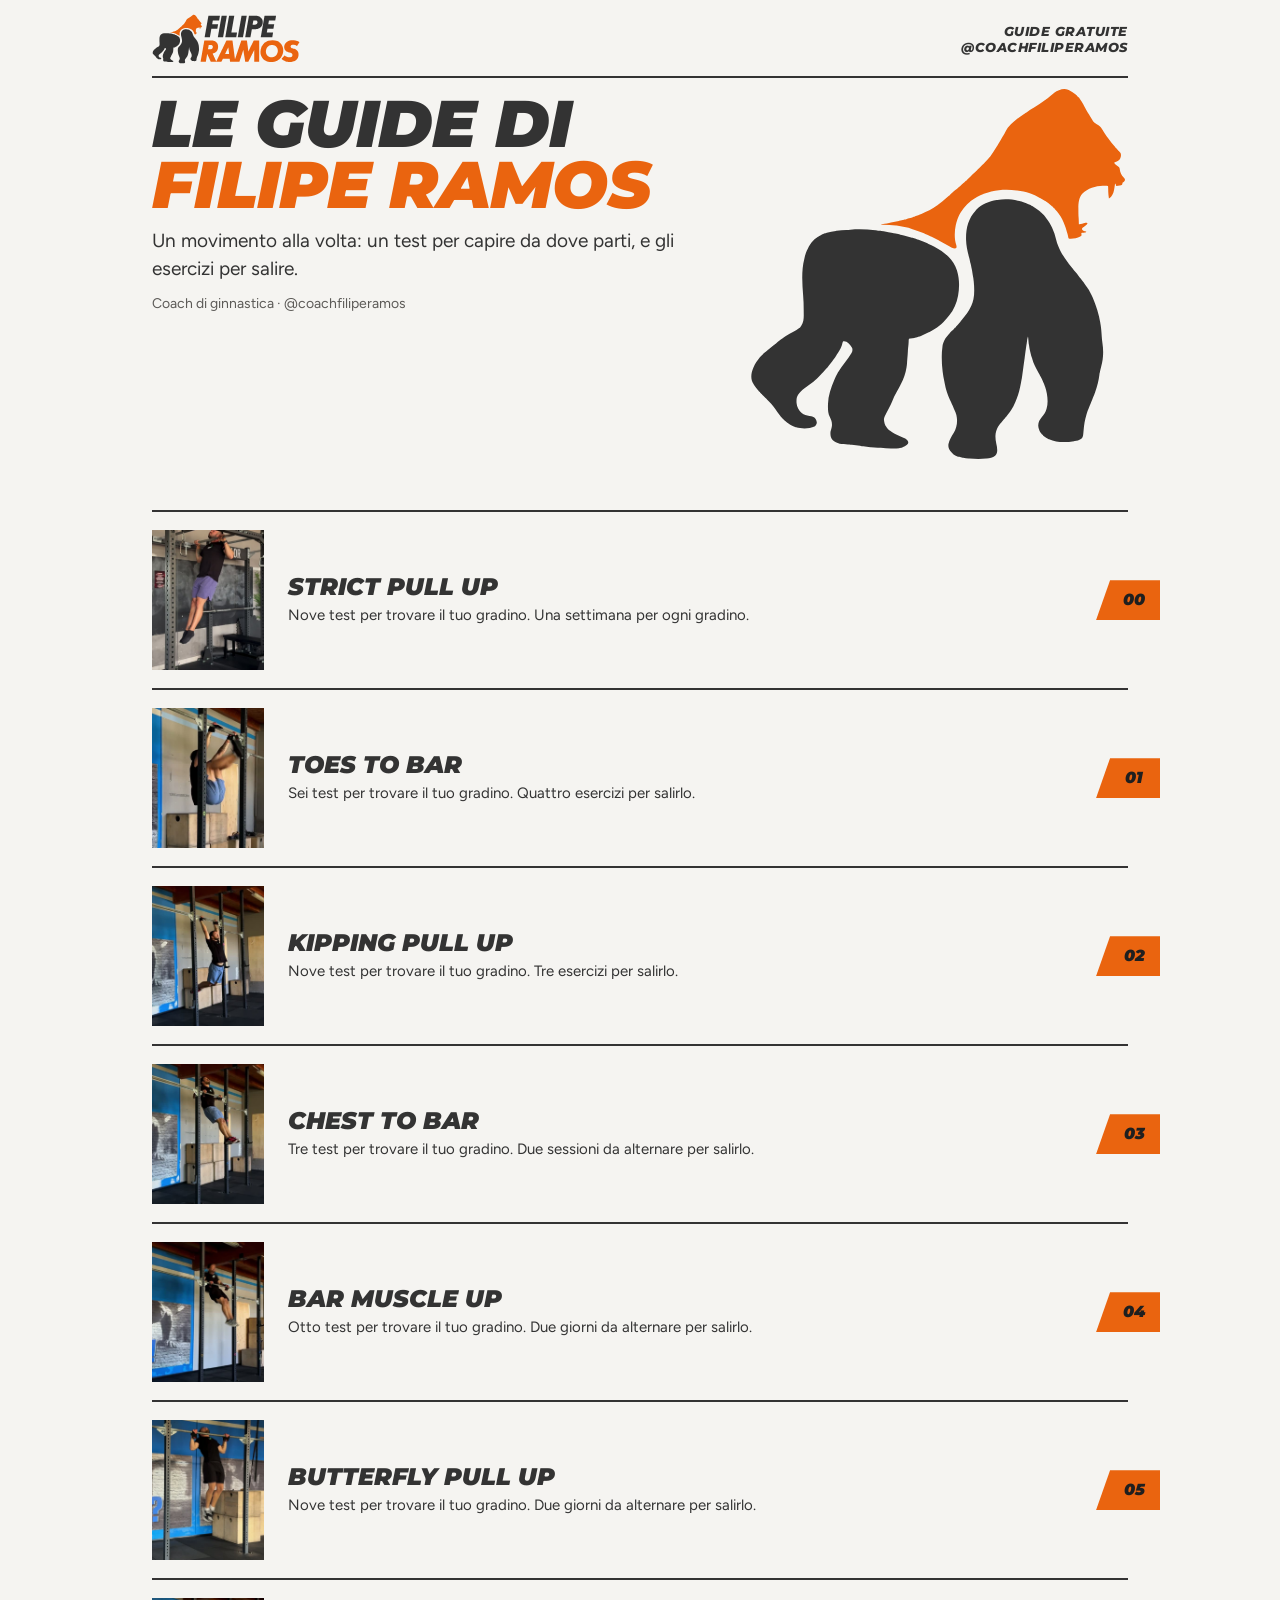
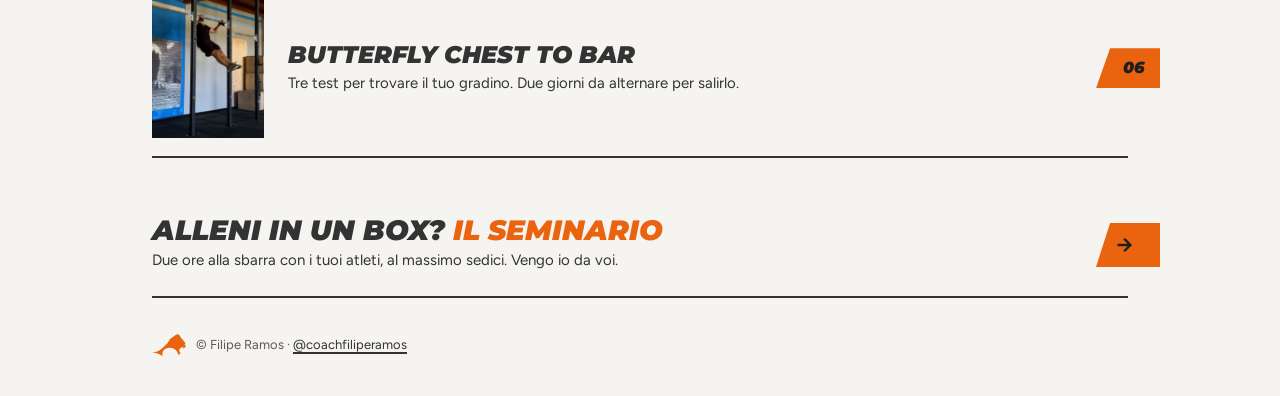
==== commit cb6834ca: "Seminario per i box: pagina nuova; fine delle guide verso @coachfiliperamos e link al seminario Co-A" ====
--- a/index.html
+++ b/index.html
@@ -60,6 +60,11 @@
   </a></li>
 </ol>
 
+<a class="invito" href="seminario/">
+  <h2>Alleni in un box? <span>Il seminario</span></h2>
+  <p>Due ore alla sbarra con i tuoi atleti, al massimo sedici. Vengo io da voi.</p>
+</a>
+
 <footer><img src="marchio/testa.svg" alt="" width="34" height="22"><span>© Filipe Ramos · <a href="https://www.instagram.com/coachfiliperamos/">@coachfiliperamos</a></span></footer>
 </main>
 </body>
--- a/stile.css
+++ b/stile.css
@@ -158,6 +158,47 @@
 .carta:hover .numero { width: 64px; }
 .carta:focus-visible { outline-offset: -3px; }
 
+/* seminario: la stessa via, i movimenti al posto dei test */
+.blocchi { display: grid; gap: 8px; margin-top: 22px; }
+.blocco { padding: 18px 0 6px; border-top: 2px solid var(--grafite); }
+.blocco h3 { font-size: 22px; }
+.blocco h3 span { display: table; margin-bottom: 10px; padding: 7px 16px 7px 13px; background: var(--arancio); color: var(--nero);
+  font-size: 13px; letter-spacing: .03em; clip-path: var(--inclinato); }
+.tappe { list-style: none; margin: 16px 0 0; padding: 0; counter-reset: tappa; }
+.tappe[start="5"] { counter-reset: tappa 4; }
+.tappe li { position: relative; padding: 14px 0 14px 50px; counter-increment: tappa; font: italic 800 18px/1.2 var(--display);
+  text-transform: uppercase; color: var(--nero); }
+.tappe li::before { content: ""; position: absolute; left: 15px; top: 0; bottom: 0; width: 5px; background: var(--arancio); }
+.tappe li:first-child::before { top: 50%; }
+.tappe li:last-child::before { bottom: 50%; }
+.tappe li:only-child::before { display: none; }
+.tappe li::after { content: counter(tappa); position: absolute; left: 0; top: 50%; translate: 0 -50%; display: grid; place-items: center;
+  width: 35px; height: 35px; border-radius: 50%; background: var(--gesso); border: 5px solid var(--arancio); box-sizing: border-box;
+  font: italic 900 14px/1 var(--display); color: var(--nero); }
+.nota.cima { position: relative; margin-top: 22px; padding: 4px 0 0 50px; font-weight: 600; color: var(--nero); }
+.nota.cima::before { content: ""; position: absolute; left: -4px; top: -2px; width: 44px; height: 30px;
+  background: url("marchio/testa.svg") left center / contain no-repeat; }
+.patto { margin: 18px 0 0; border-bottom: 2px solid var(--grafite); }
+.patto div { display: grid; grid-template-columns: 92px 1fr; gap: 14px; padding: 12px 0; border-top: 1px solid var(--filetto); }
+.patto div:first-child { border-top: 2px solid var(--grafite); }
+.patto dt { padding-top: 3px; font: italic 800 13px/1.3 var(--display); text-transform: uppercase; letter-spacing: .03em; color: var(--tenue); }
+.patto dd { margin: 0; max-width: 52ch; }
+.seminario section > .bottone { margin-top: 4px; }
+
+/* indice: l'invito ai box, dopo le guide */
+.invito { position: relative; display: block; margin-top: 36px; padding: 22px 76px 24px 0; border-bottom: 2px solid var(--grafite);
+  color: var(--grafite); text-decoration: none; transition: background-color .2s ease-out; }
+.invito h2 { margin: 0; padding: 0; border: 0; font-size: 24px; }
+.invito h2 span { color: var(--arancio); }
+.invito p { margin: 6px 0 0; font-size: 15px; line-height: 1.45; }
+.invito::after { content: ""; position: absolute; right: calc(50% - 50vw); top: 50%; translate: 0 -50%; width: 52px; height: 44px;
+  background: var(--arancio); clip-path: polygon(22% 0, 100% 0, 100% 100%, 0 100%); transition: width .25s cubic-bezier(.16, 1, .3, 1); }
+.invito::before { content: ""; position: absolute; z-index: 1; right: calc(50% - 50vw + 14px); top: 50%; translate: 0 -50%; width: 18px; height: 18px;
+  background: var(--nero); -webkit-mask: var(--freccia) center / contain no-repeat; mask: var(--freccia) center / contain no-repeat; }
+.invito:hover { background: var(--carta); }
+.invito:hover::after { width: 64px; }
+.invito:focus-visible { outline-offset: -3px; }
+
 /* schermi larghi */
 @media (min-width: 720px) {
   .guida { max-width: 940px; padding-left: 32px; padding-right: 32px; }
@@ -184,6 +225,13 @@
   .carta h2 { font-size: 24px; }
   .carta .numero { right: -32px; width: 64px; }
   .carta:hover .numero { width: 80px; }
+  .blocchi { grid-template-columns: 1fr 1fr; column-gap: 36px; }
+  .patto div { grid-template-columns: 120px 1fr; }
+  .invito { padding-right: 96px; }
+  .invito h2 { font-size: 28px; }
+  .invito::after { right: -32px; width: 64px; }
+  .invito::before { right: -6px; }
+  .invito:hover::after { width: 80px; }
 }
 
 /* moto: la traccia si disegna una volta, all'apertura */
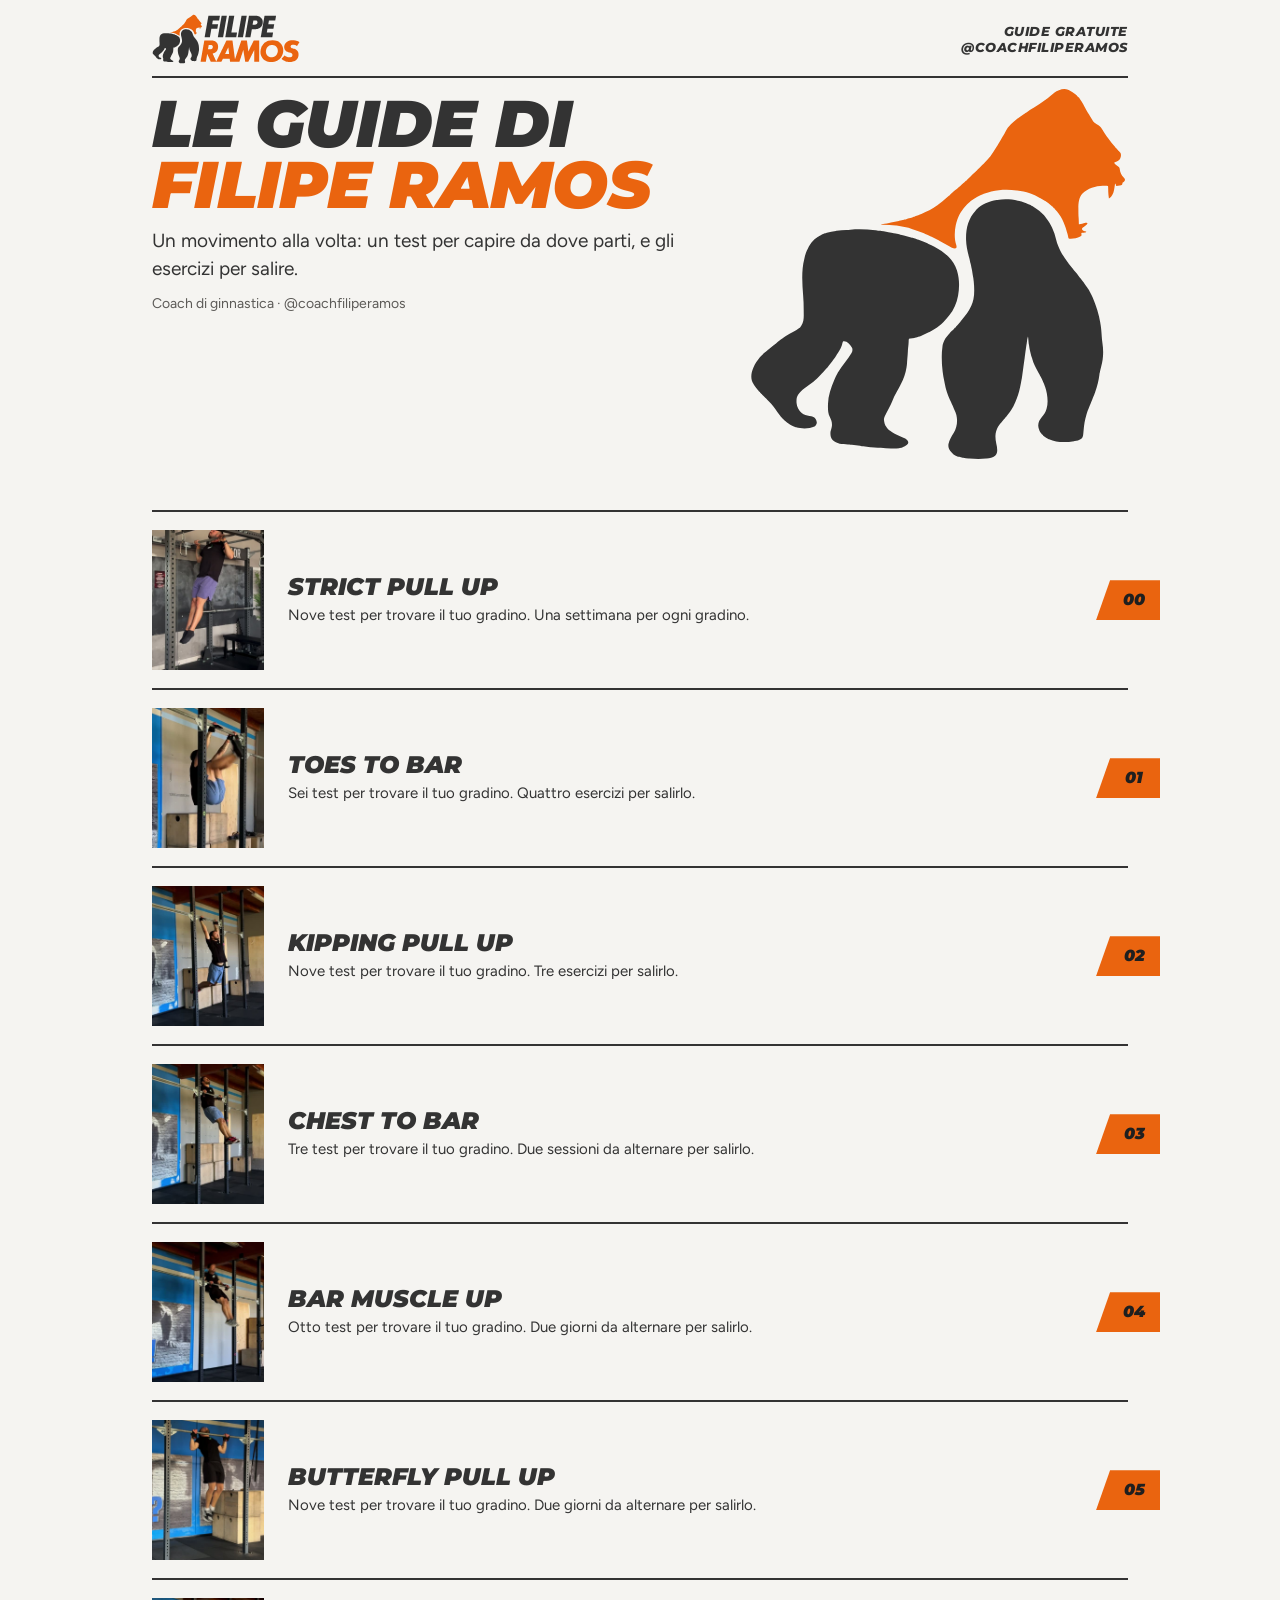
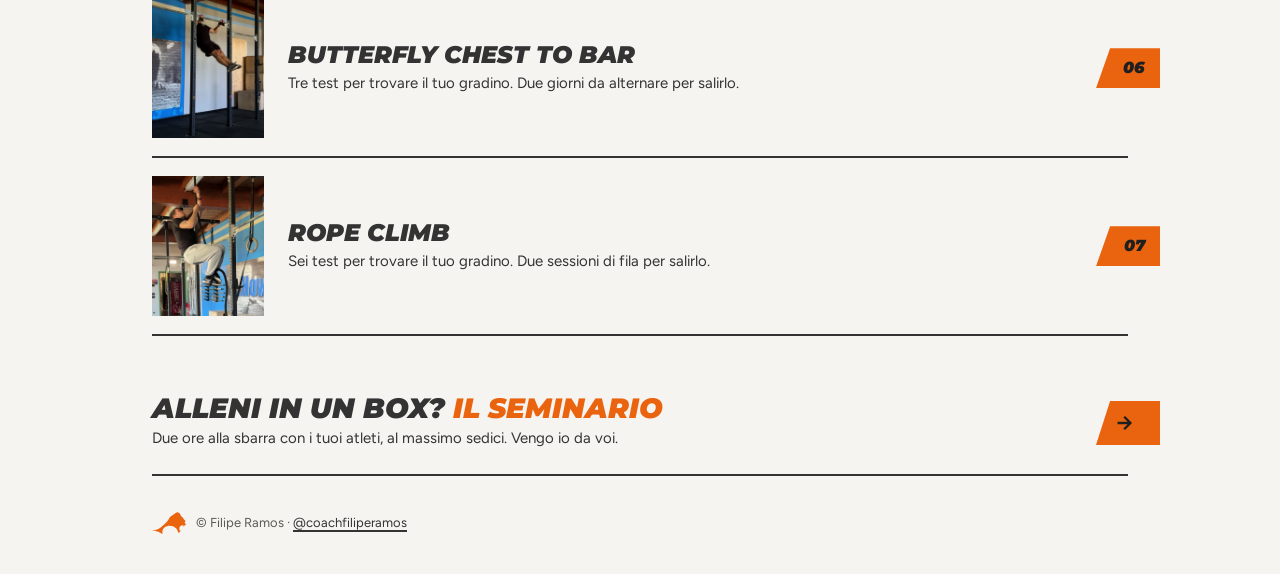
==== commit 00fc462d: "Guida gratuita: Rope Climb con il J-hook (FR 07) Co-Authored-By: Claude Opus 5.5 <noreply@anthropic." ====
--- a/index.html
+++ b/index.html
@@ -58,6 +58,11 @@
     <div><h2>Butterfly Chest to Bar</h2><p>Tre test per trovare il tuo gradino. Due giorni da alternare per salirlo.</p></div>
     <span class="numero" aria-label="Guida 06">06</span>
   </a></li>
+  <li><a class="carta" href="j-hook-rope-climb/">
+    <img src="j-hook-rope-climb/img/j-hook-rope-climb.jpg" alt="">
+    <div><h2>Rope Climb</h2><p>Sei test per trovare il tuo gradino. Due sessioni di fila per salirlo.</p></div>
+    <span class="numero" aria-label="Guida 07">07</span>
+  </a></li>
 </ol>
 
 <a class="invito" href="seminario/">
--- a/stile.css
+++ b/stile.css
@@ -78,6 +78,8 @@
 .scala li.oltre::before { width: 0; background: none; border-left: 5px dashed var(--filetto); }
 .scala img { width: 92px; height: 115px; object-fit: cover; display: block; background: var(--filetto); }
 .scala li div { min-width: 0; }
+/* test ancora senza foto: il testo prende tutta la riga */
+.scala li.senza-foto, .scala.tre li.senza-foto { grid-template-columns: 1fr; }
 .scala p { margin: 6px 0 0; font-size: 15px; line-height: 1.5; }
 .n { position: absolute; left: 0; top: 16px; z-index: 1; display: grid; place-items: center; width: 35px; height: 35px; margin: 0;
   border-radius: 50%; background: var(--gesso); border: 5px solid var(--arancio); color: var(--nero);
@@ -111,6 +113,7 @@
 .fase.tuo td small, .fase.tuo td:nth-child(3) { color: #C9C4BC; }
 .fase.tuo b { color: var(--carta); }
 .foto-fase { display: none; }
+.nota-fase { margin: 10px 0 0; font-size: 14px; line-height: 1.45; color: var(--tenue); }
 table { width: 100%; border-collapse: collapse; margin-top: 14px; font-size: 15px; }
 th { text-align: left; color: var(--tenue); font-weight: 700; font-size: 12px; text-transform: uppercase; letter-spacing: .08em;
   padding: 0 0 6px; border-bottom: 2px solid var(--filetto); }
@@ -292,6 +295,7 @@
   th { font-size: 8.5px; padding-bottom: 3px; border-bottom-width: 1.5px; }
   tr.giorno th { padding-top: 8px; }
   td { padding: 4.5px 0; }
+  .nota-fase { margin-top: 4px; font-size: 9px; line-height: 1.35; }
   td:nth-child(2), th:nth-child(2) { width: 54px; }
   td:nth-child(3), th:nth-child(3) { width: 62px; }
   /* nove gradini con due giorni ciascuno: devono stare in una pagina */
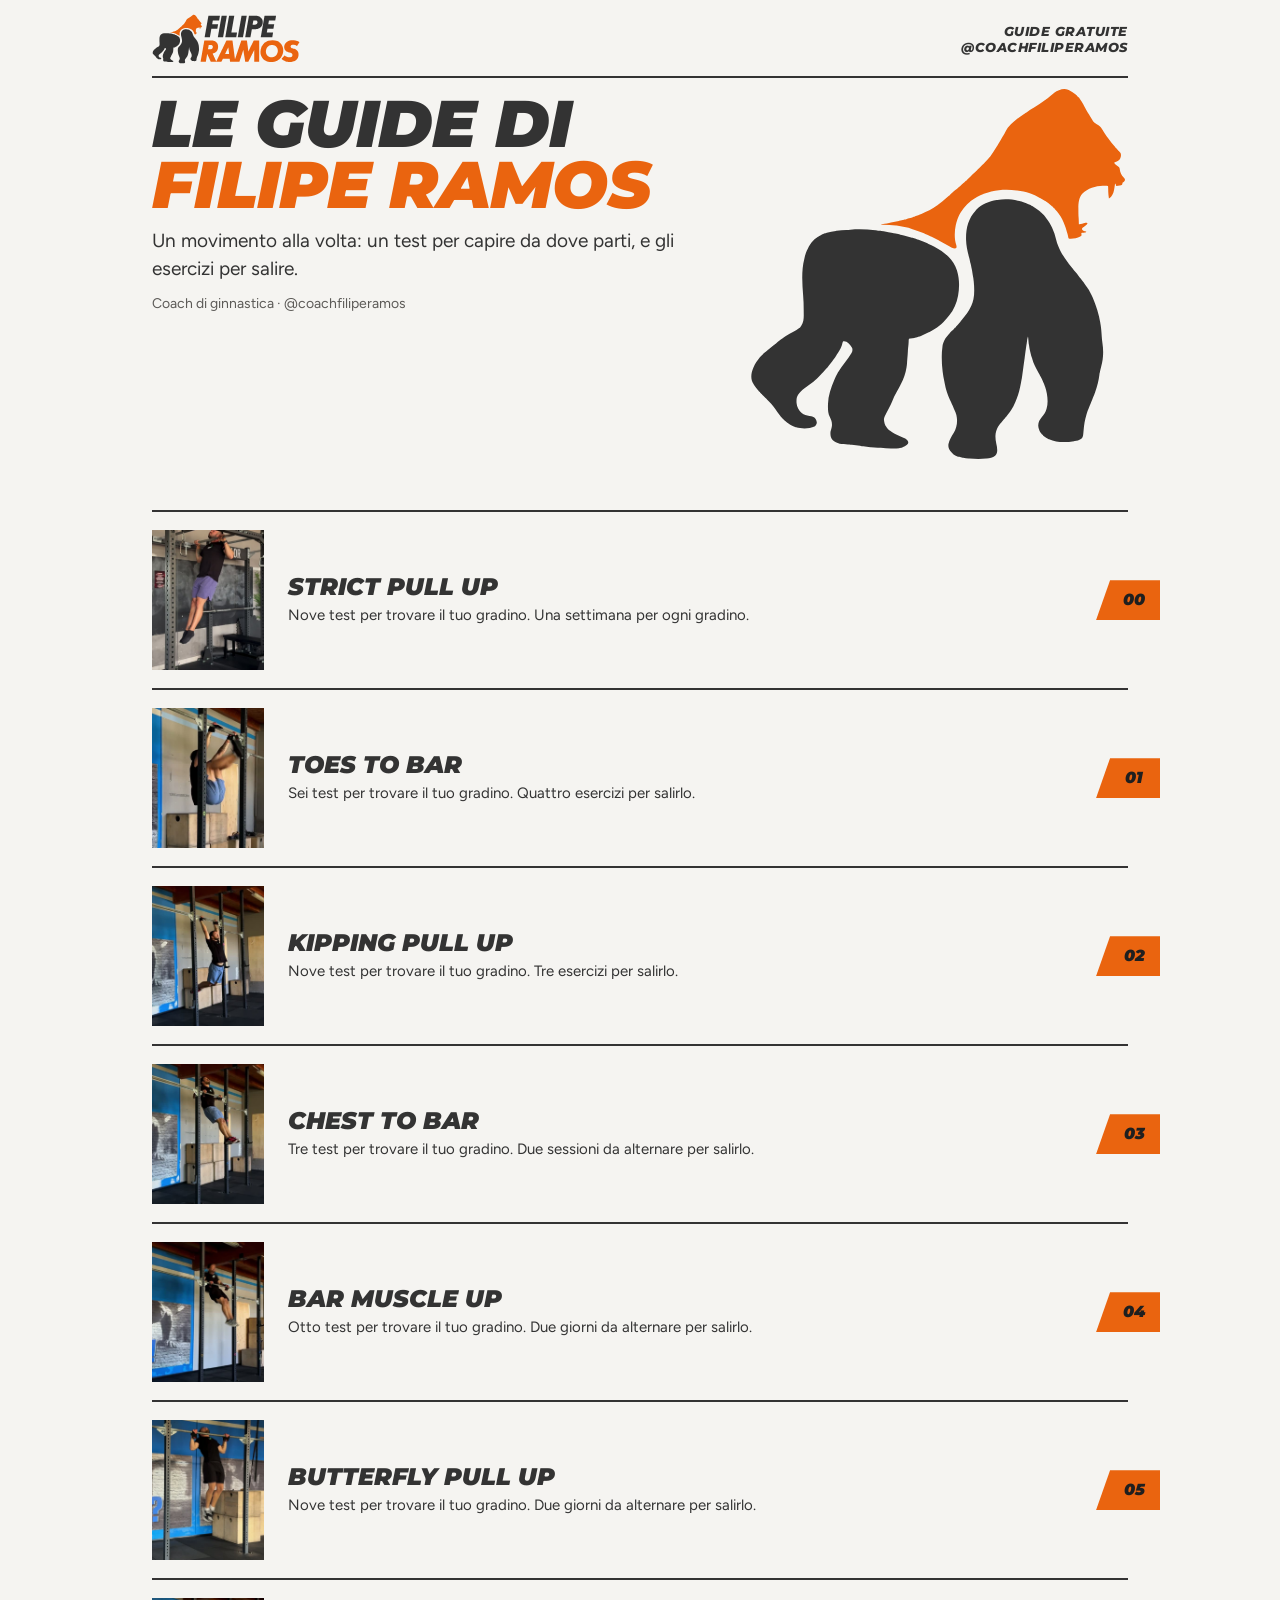
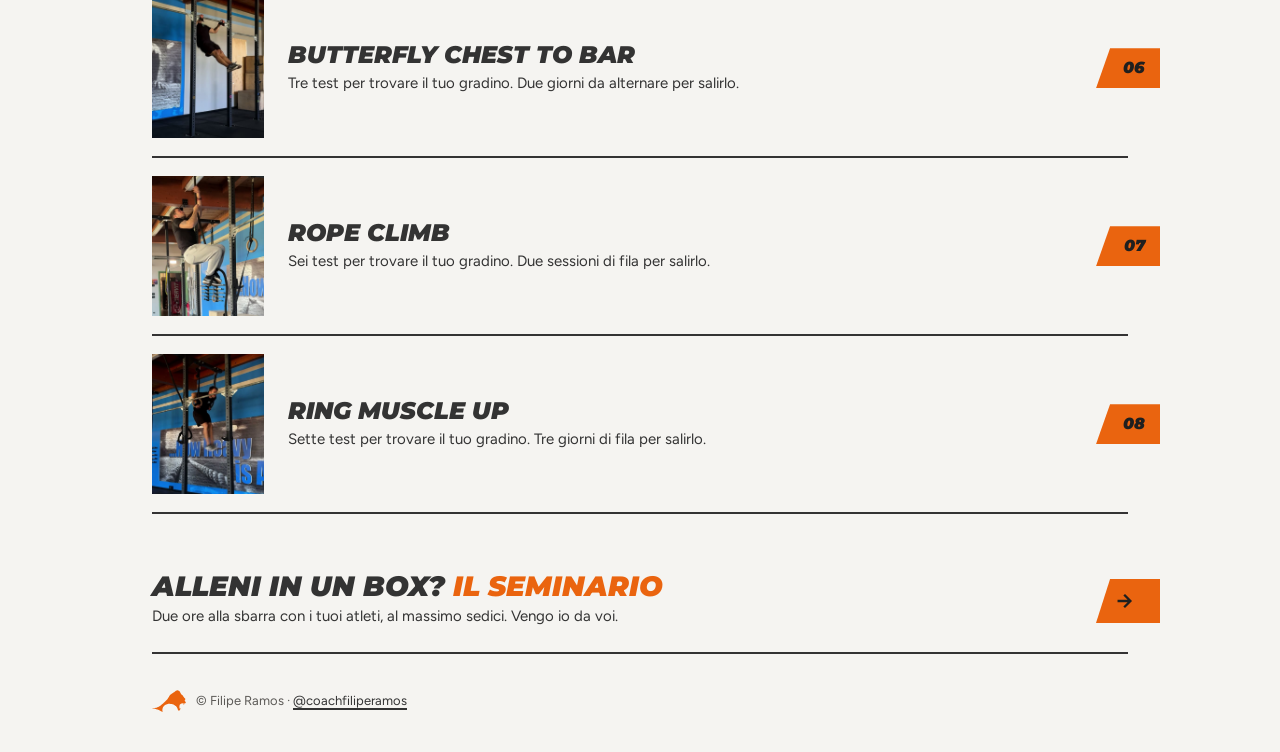
==== commit 33ae0ea1: "Guida gratuita: Ring Muscle Up (FR 08) Co-Authored-By: Claude Opus 5.5 <noreply@anthropic.com>" ====
--- a/index.html
+++ b/index.html
@@ -63,6 +63,11 @@
     <div><h2>Rope Climb</h2><p>Sei test per trovare il tuo gradino. Due sessioni di fila per salirlo.</p></div>
     <span class="numero" aria-label="Guida 07">07</span>
   </a></li>
+  <li><a class="carta" href="kipping-ring-muscle-up/">
+    <img src="kipping-ring-muscle-up/img/kipping-ring-muscle-ups.jpg" alt="">
+    <div><h2>Ring Muscle Up</h2><p>Sette test per trovare il tuo gradino. Tre giorni di fila per salirlo.</p></div>
+    <span class="numero" aria-label="Guida 08">08</span>
+  </a></li>
 </ol>
 
 <a class="invito" href="seminario/">
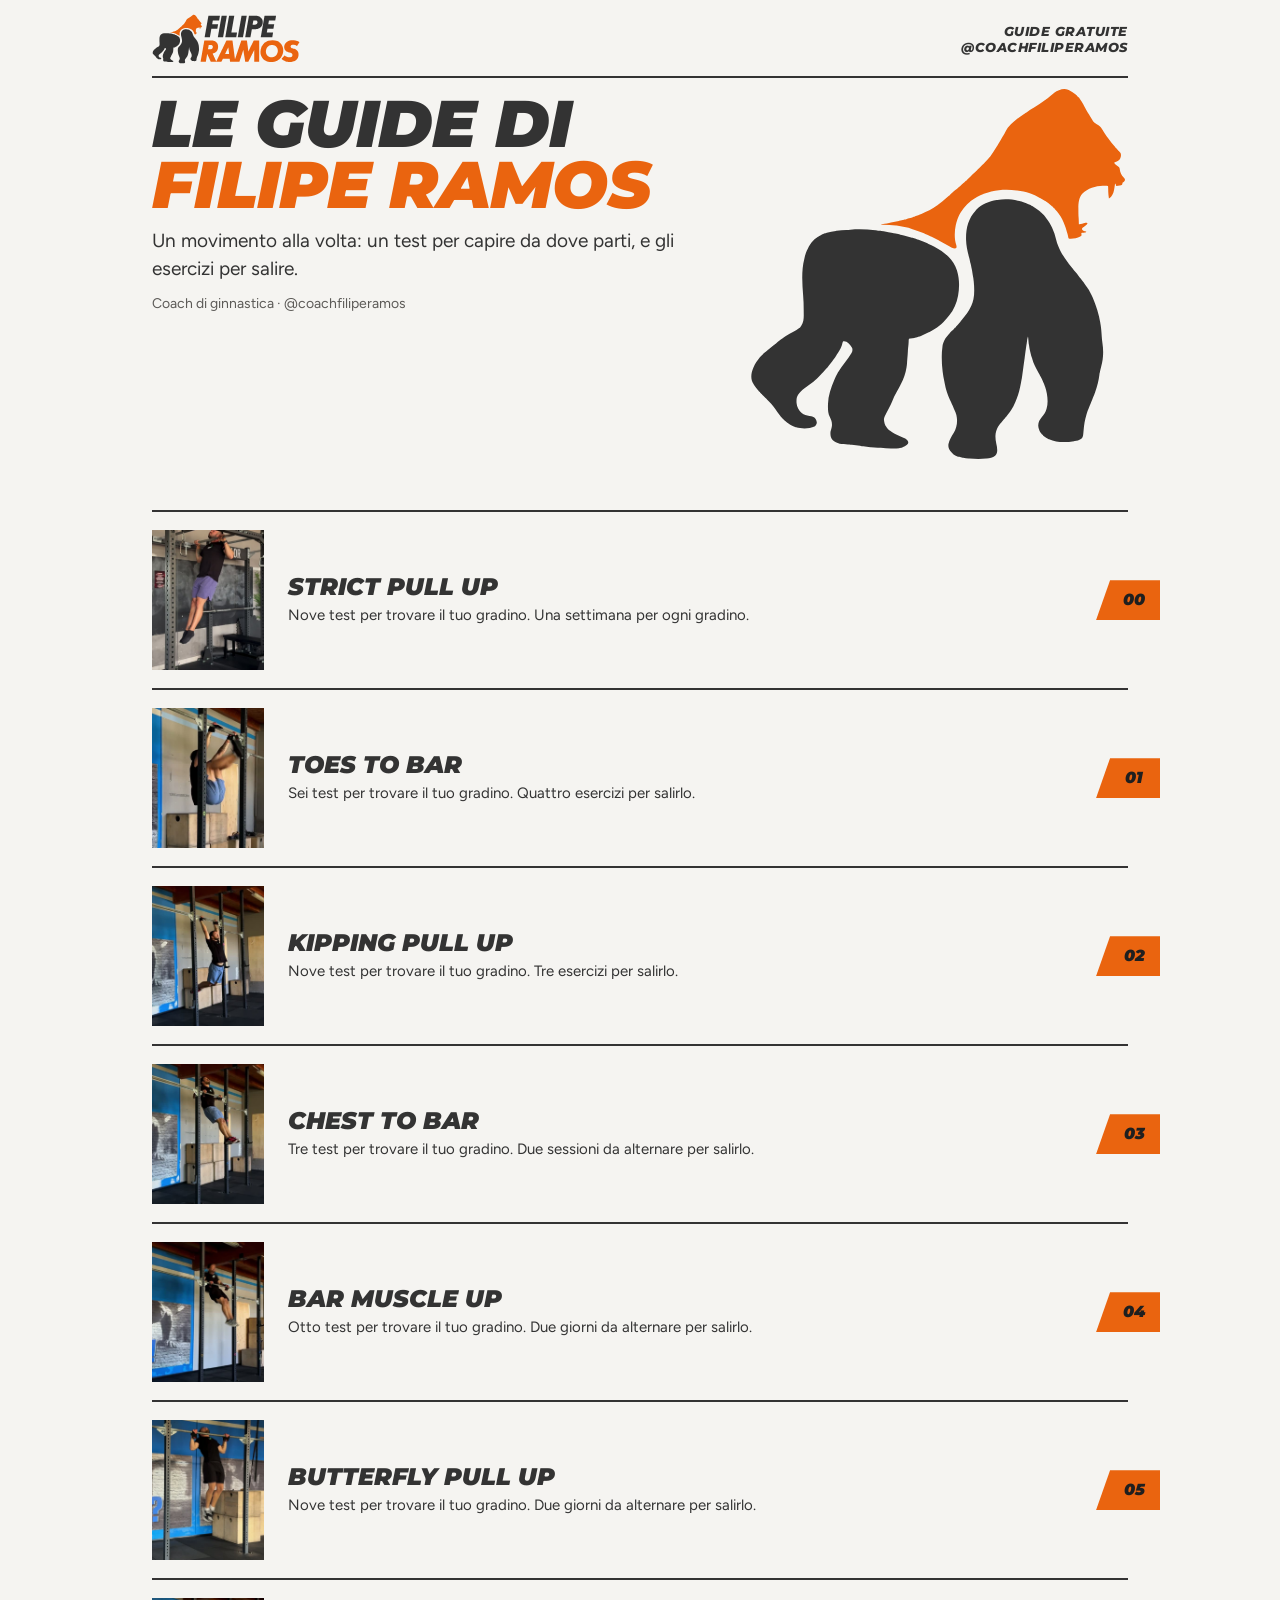
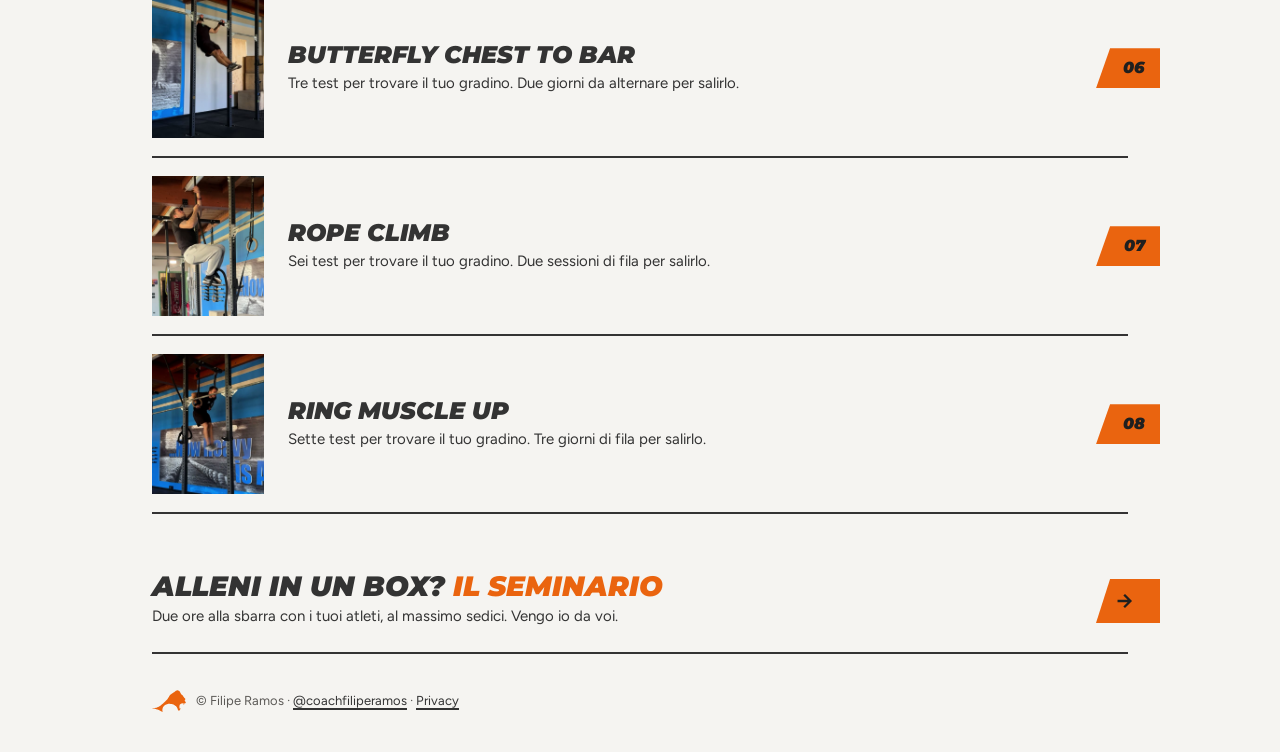
==== commit 9e687e22: "Home: link alla privacy nel piè di pagina Co-Authored-By: Claude Opus 5.5 <noreply@anthropic.com>" ====
--- a/index.html
+++ b/index.html
@@ -75,7 +75,7 @@
   <p>Due ore alla sbarra con i tuoi atleti, al massimo sedici. Vengo io da voi.</p>
 </a>
 
-<footer><img src="marchio/testa.svg" alt="" width="34" height="22"><span>© Filipe Ramos · <a href="https://www.instagram.com/coachfiliperamos/">@coachfiliperamos</a></span></footer>
+<footer><img src="marchio/testa.svg" alt="" width="34" height="22"><span>© Filipe Ramos · <a href="https://www.instagram.com/coachfiliperamos/">@coachfiliperamos</a> · <a href="privacy/">Privacy</a></span></footer>
 </main>
 </body>
 </html>
--- a/stile.css
+++ b/stile.css
@@ -318,3 +318,20 @@
   .chiusura b { color: var(--arancio-testo); }
   .chiusura > :not(.gorilla) { max-width: none; }
 }
+
+/* lista d'attesa FAR, dentro la chiusura */
+.lista { margin: 22px 0 26px; padding: 20px 0 0; border-top: 1px solid #55524E; }
+.lista > label { display: block; font-weight: 600; color: var(--carta); margin-bottom: 12px; }
+.lista .riga { display: flex; gap: 0; max-width: 520px; }
+.lista input[type="email"] { flex: 1; min-width: 0; min-height: 50px; padding: 0 14px; border: 2px solid var(--carta); border-right: 0;
+  background: var(--carta); color: var(--nero); font: 400 17px/1 var(--lettura); border-radius: 0; }
+.lista input[type="email"]:focus-visible { outline: 3px solid var(--arancio); outline-offset: 0; }
+.lista button { min-height: 50px; padding: 0 20px; border: 2px solid var(--arancio); background: var(--arancio); color: var(--nero);
+  font: italic 800 15px/1 var(--display); text-transform: uppercase; cursor: pointer; }
+.lista button:hover { background: #F07A2E; }
+.lista button:disabled { opacity: .6; cursor: wait; }
+.lista .spunta { display: flex; gap: 10px; align-items: flex-start; margin-top: 12px; max-width: 520px; font-size: 14px; line-height: 1.45; color: #CFCAC2; }
+.lista .spunta input { flex: none; width: 20px; height: 20px; margin: 1px 0 0; accent-color: var(--arancio); }
+.lista .trappola { position: absolute; left: -9999px; width: 1px; height: 1px; opacity: 0; }
+.lista .esito-lista { margin: 12px 0 0; font-weight: 700; color: #F7883D; min-height: 1.6em; }
+.lista.fatto .riga, .lista.fatto .spunta { display: none; }
